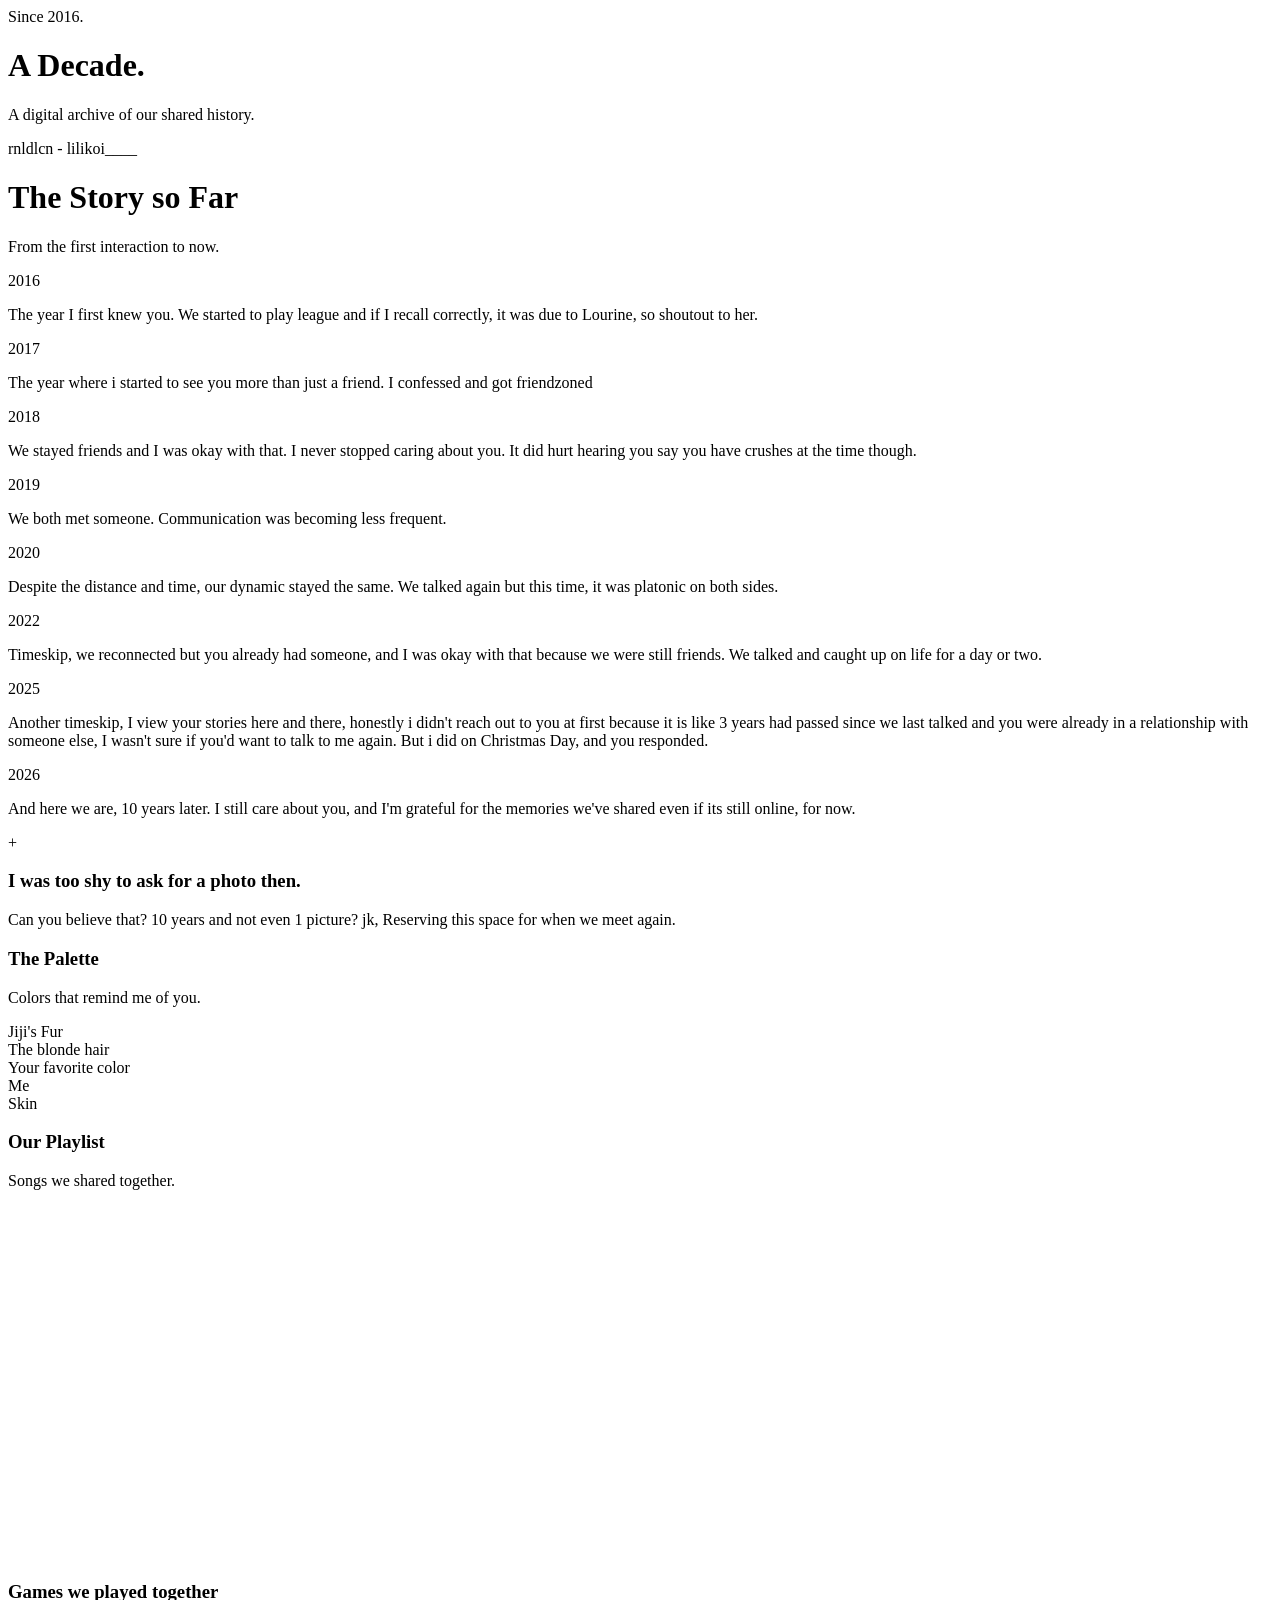
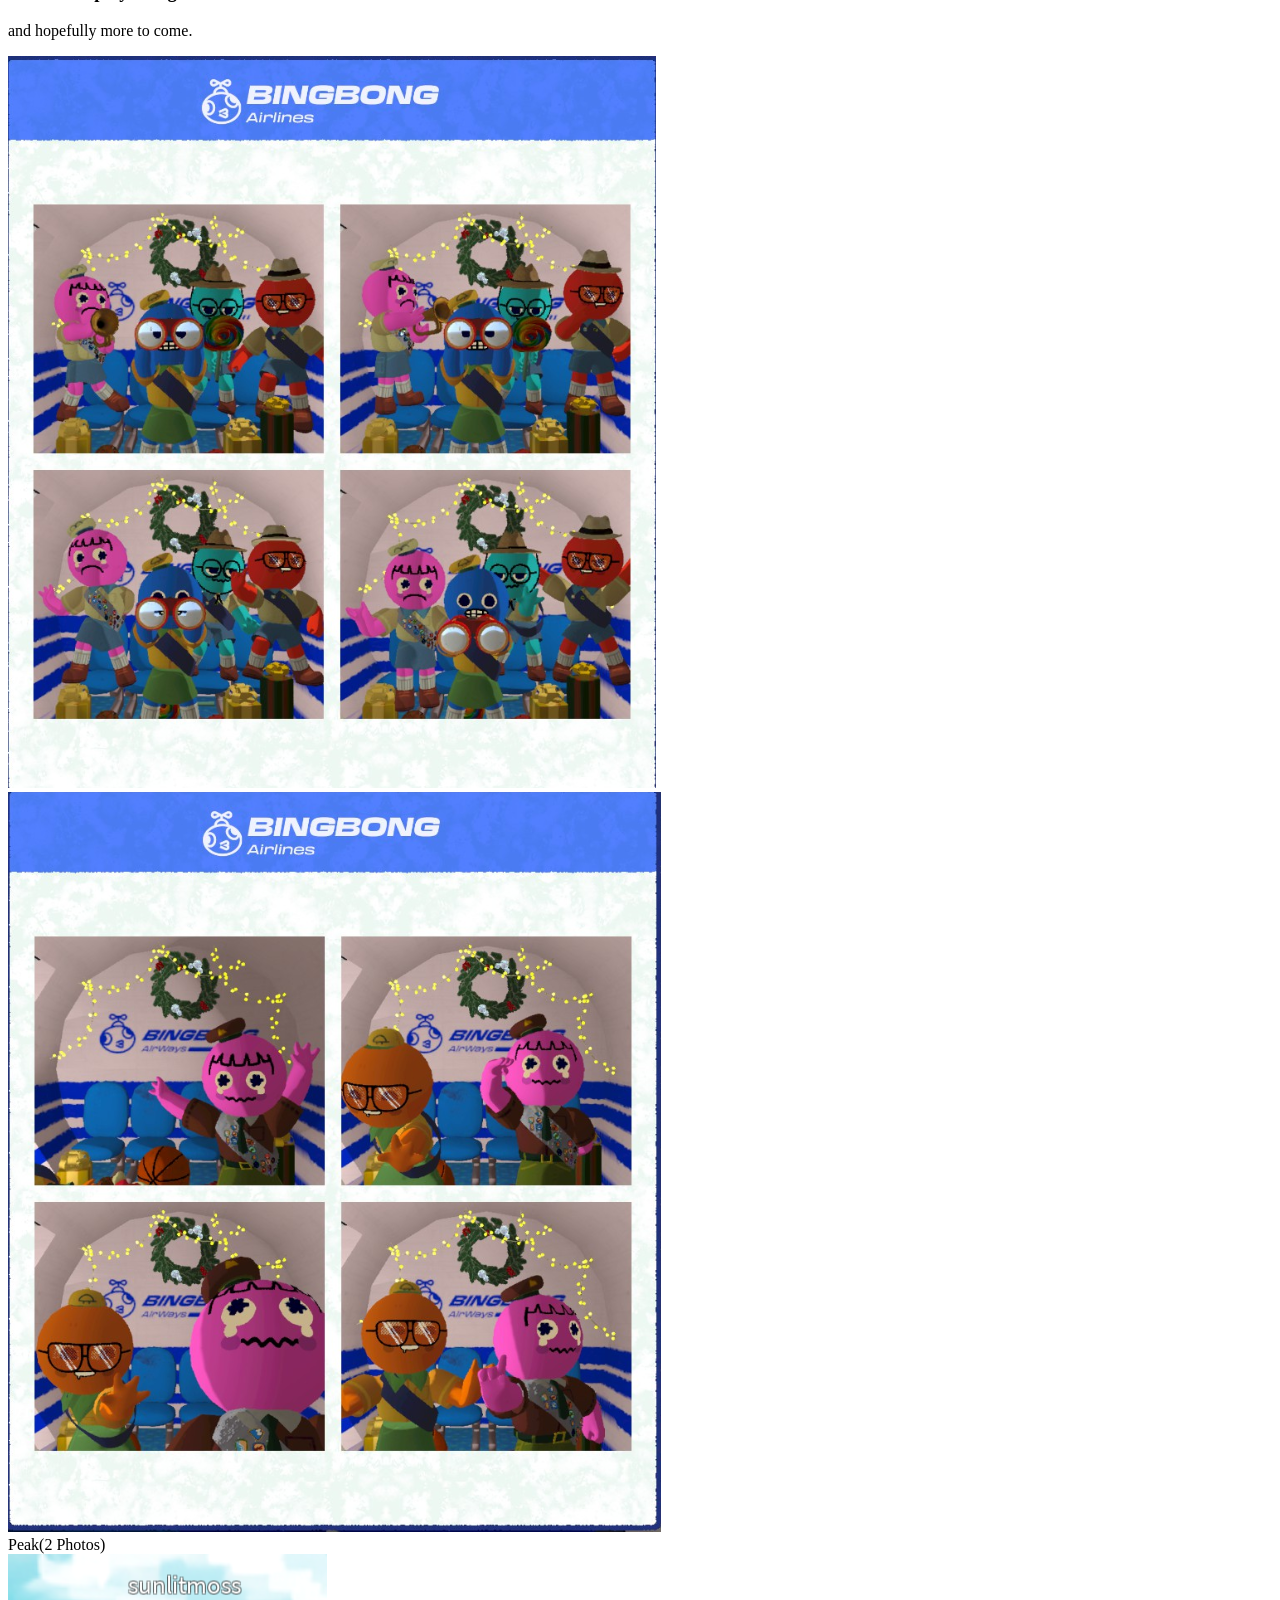
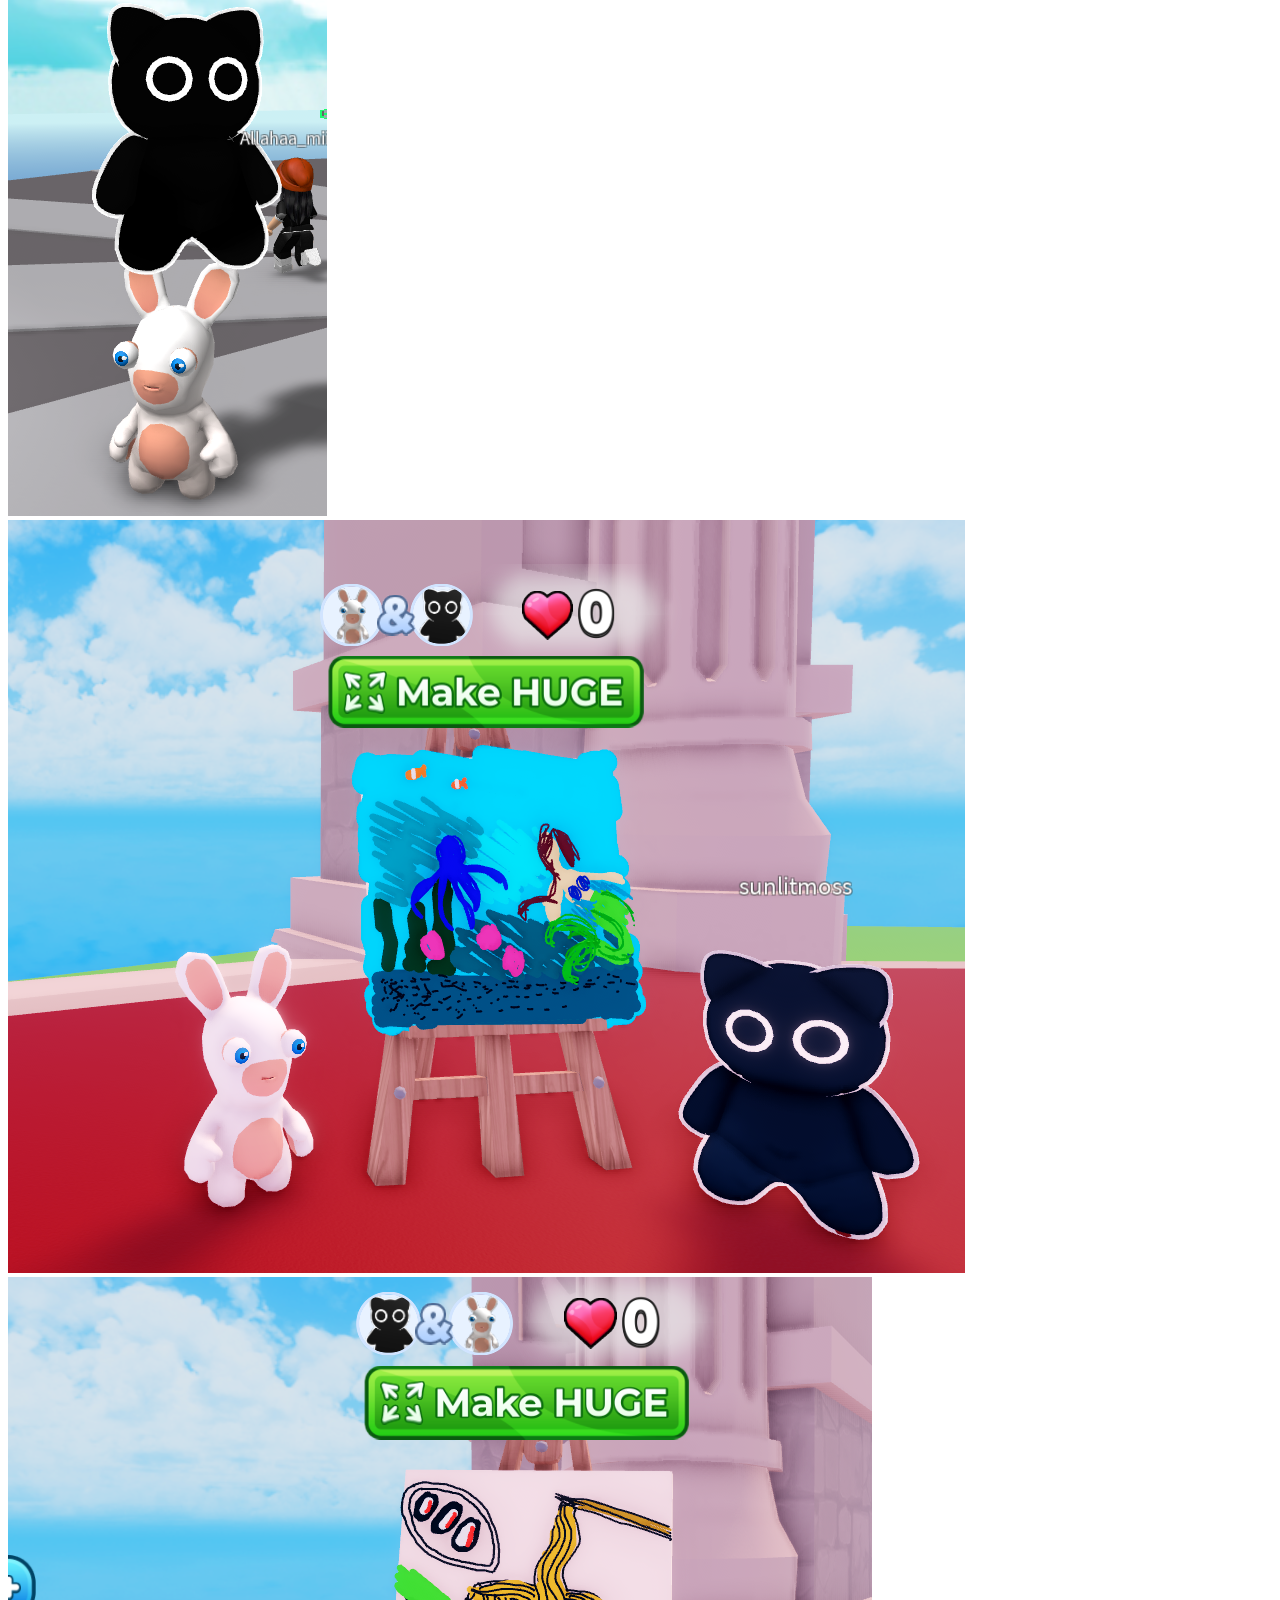
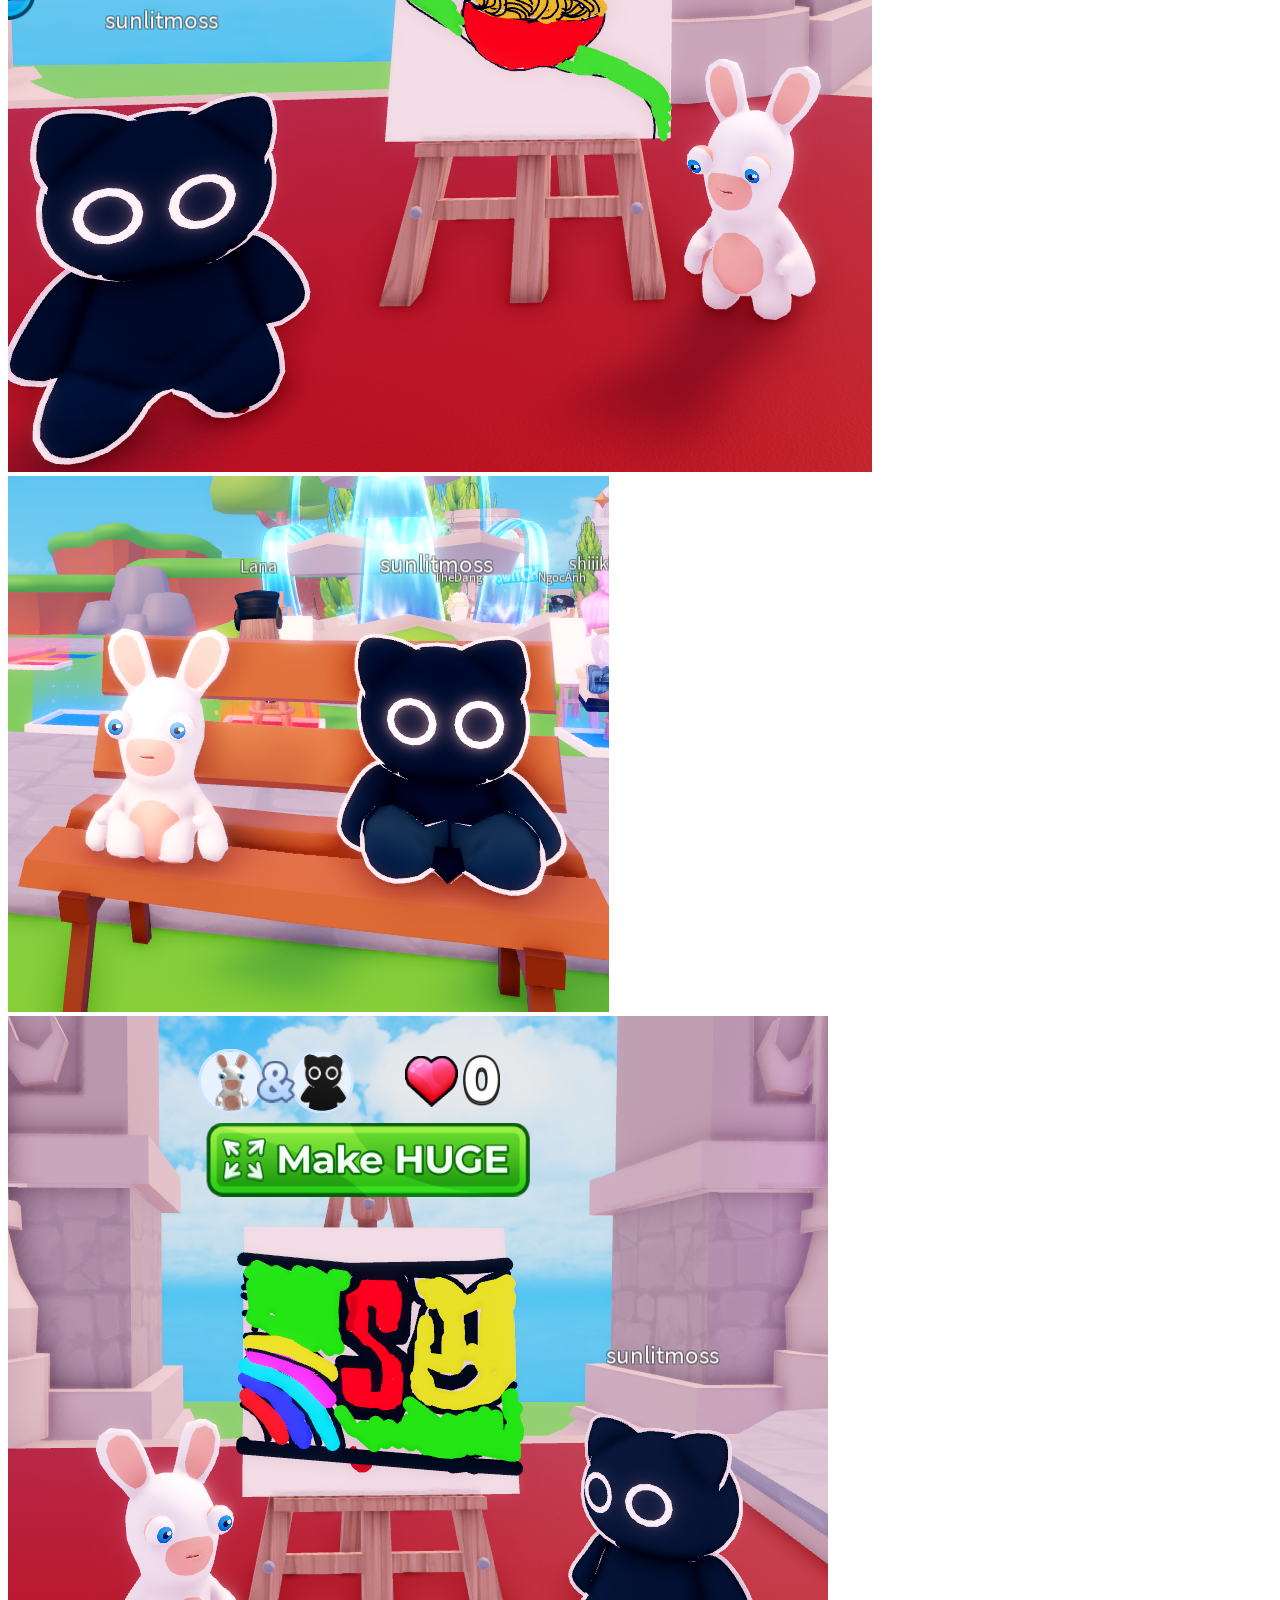
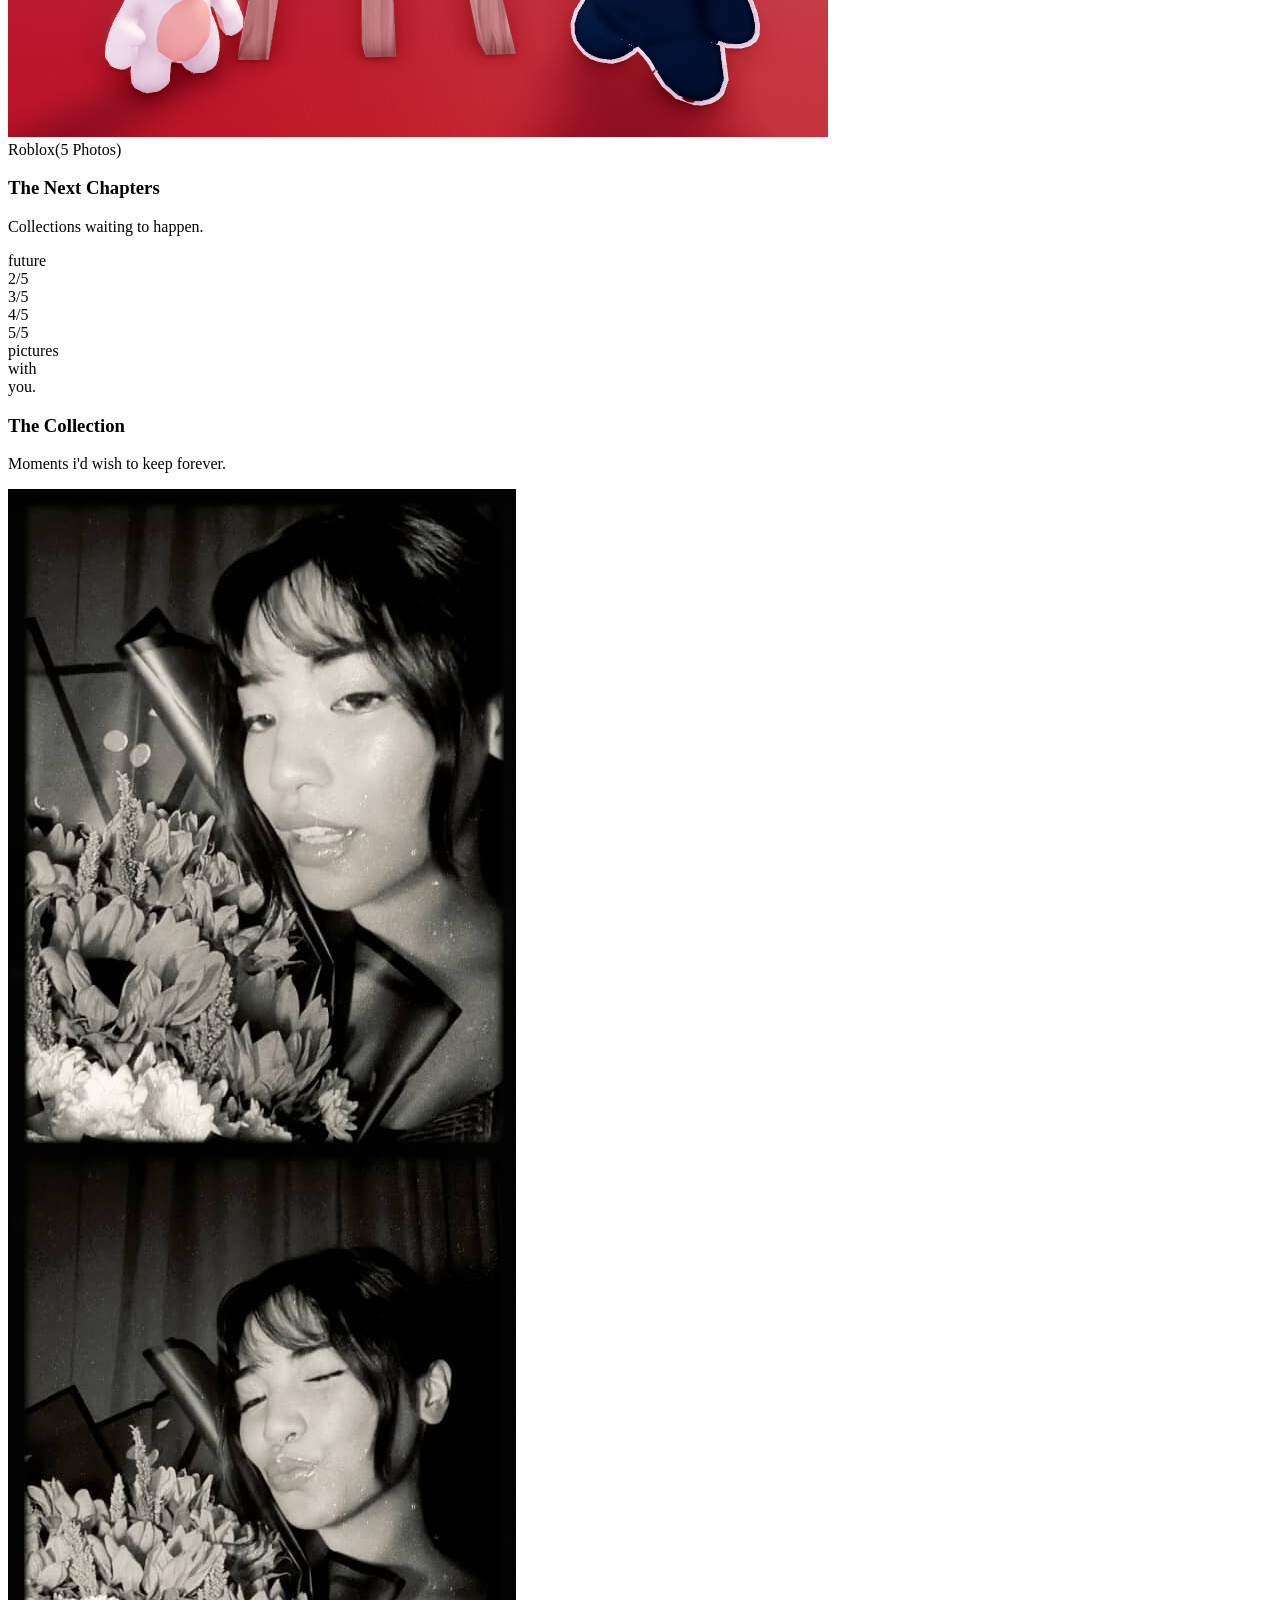
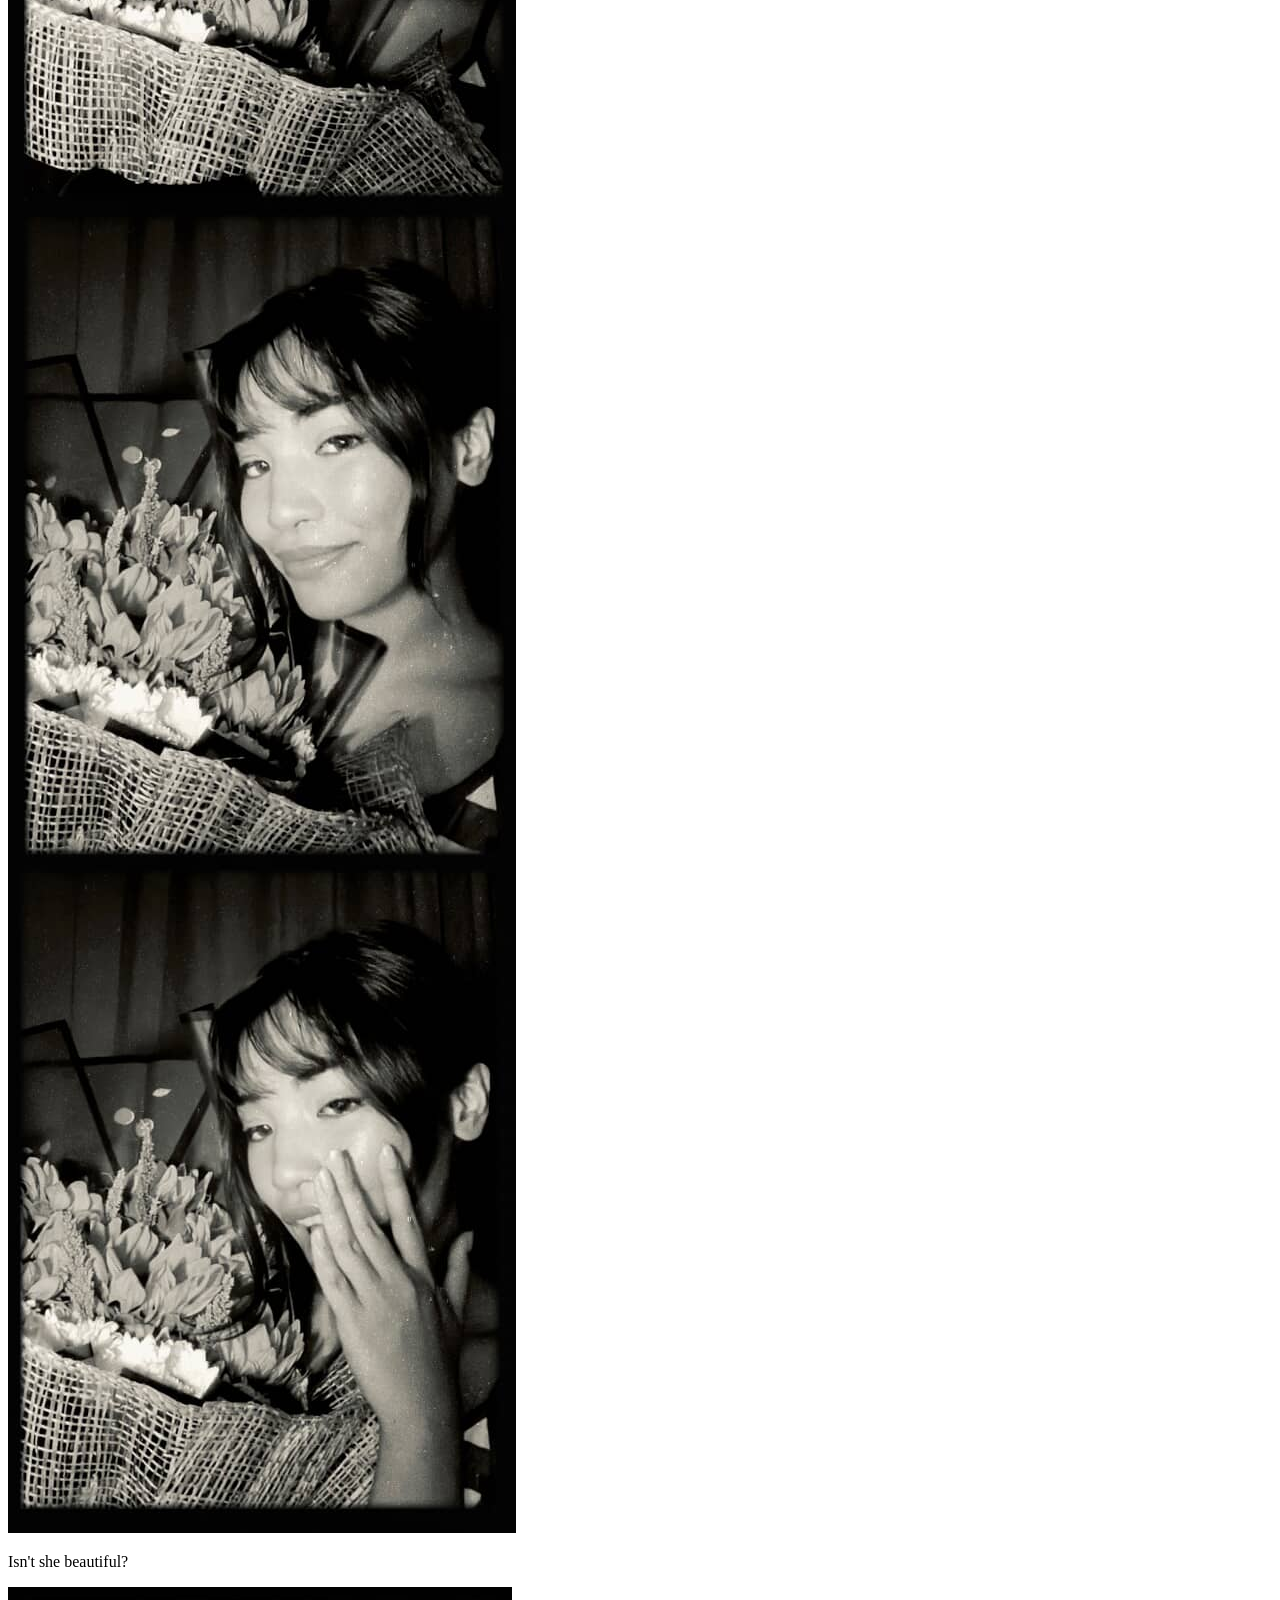
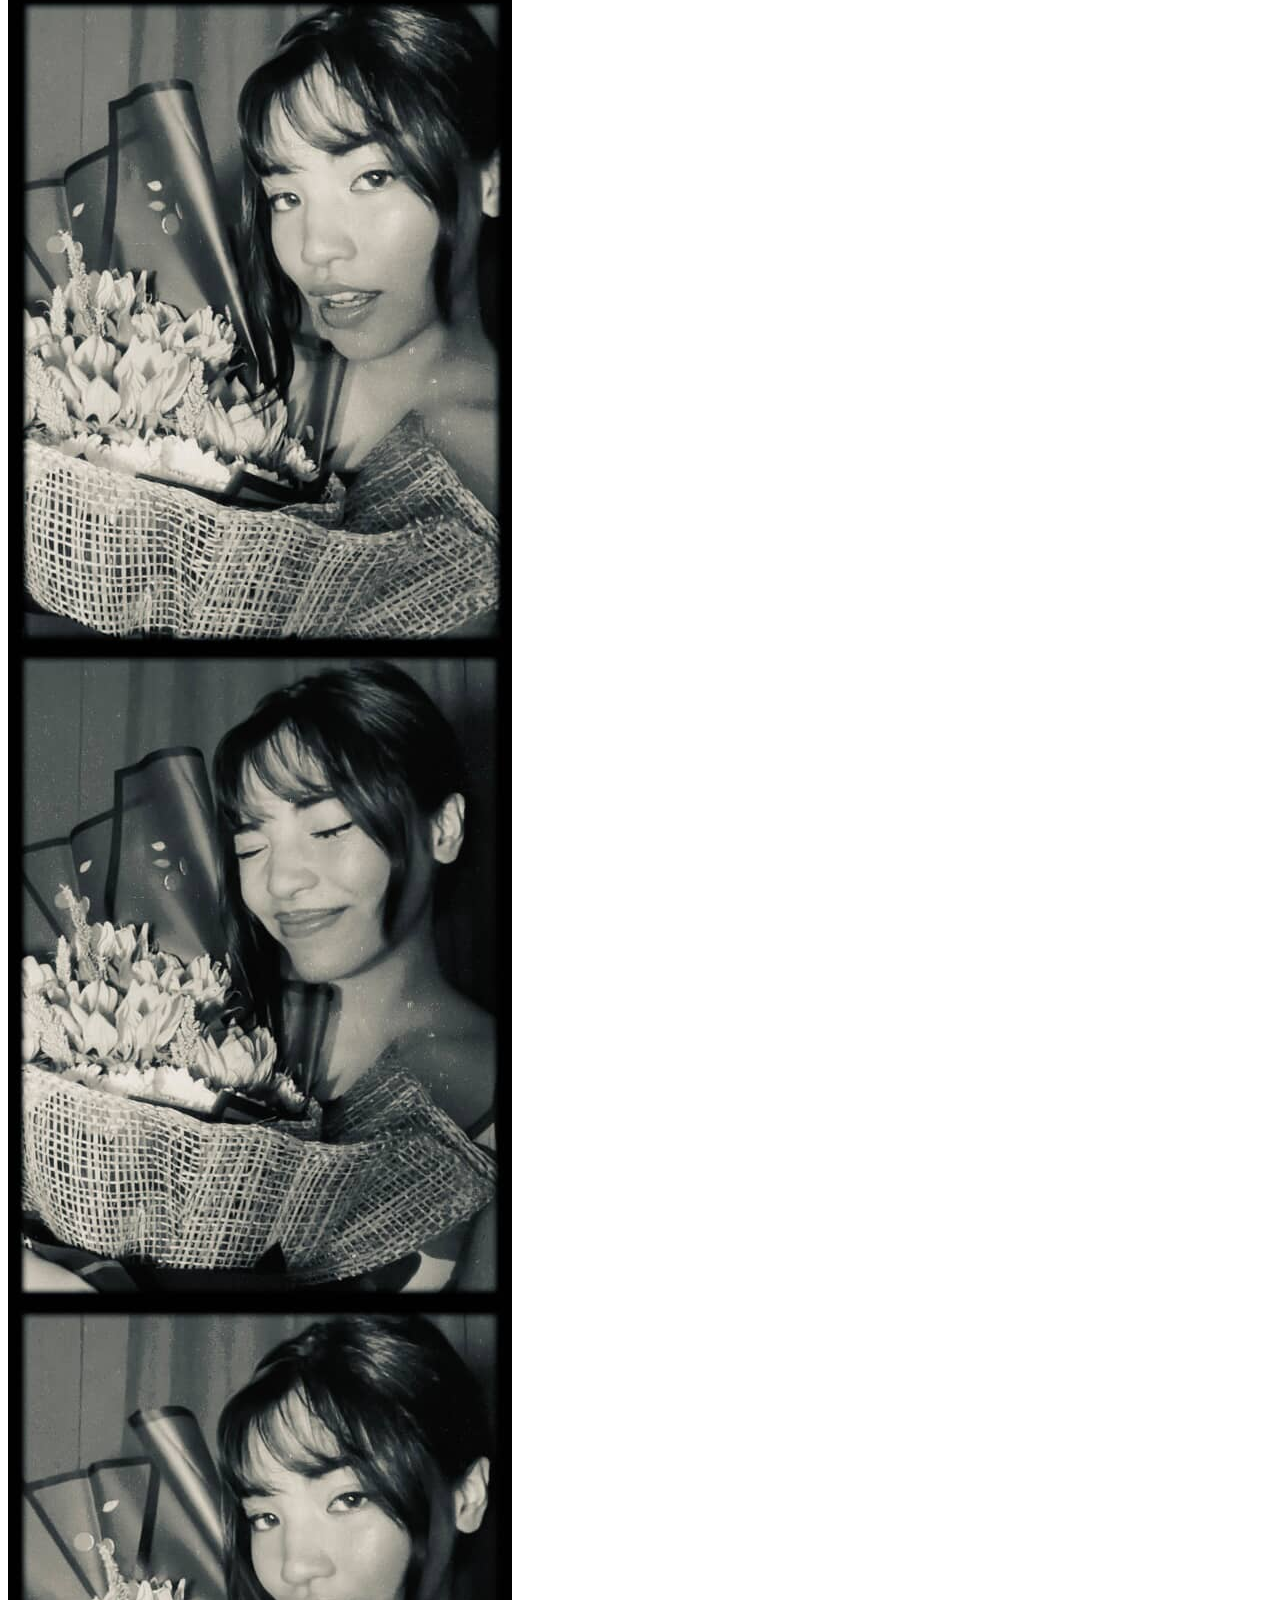
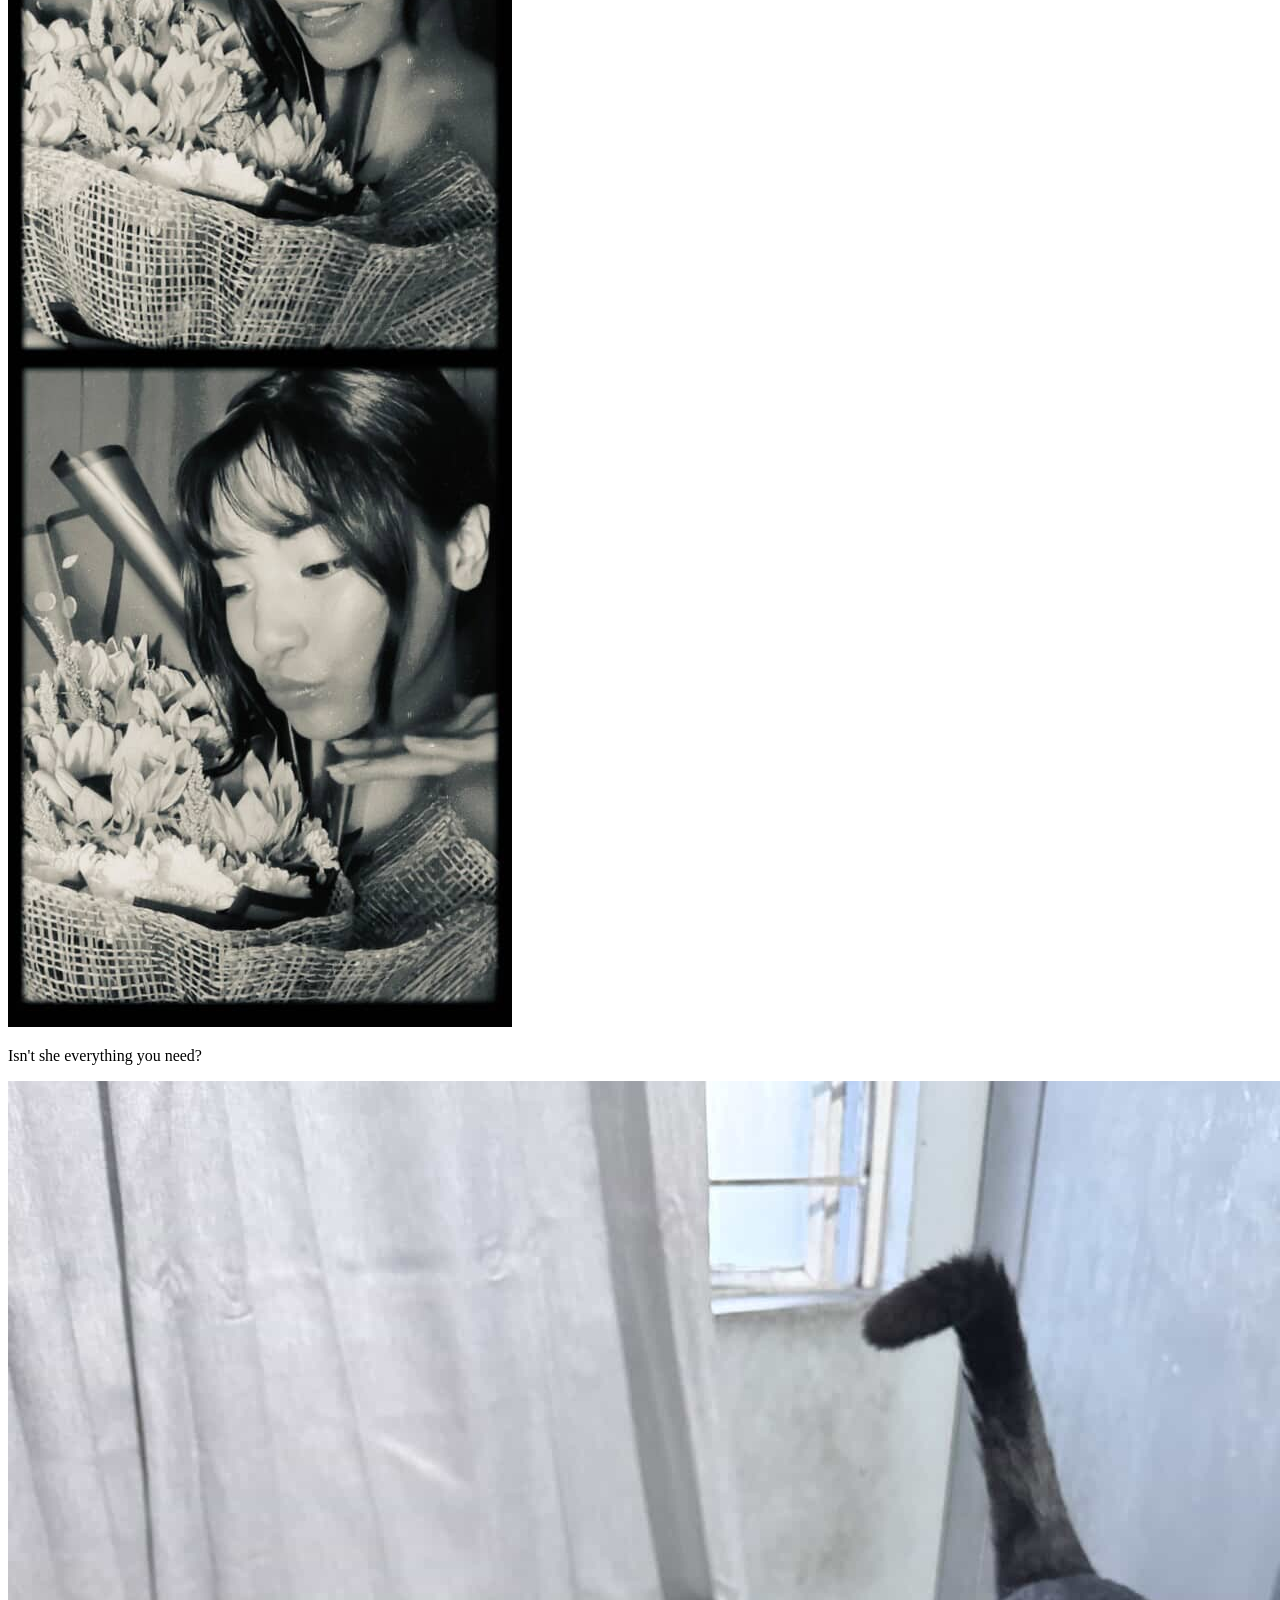
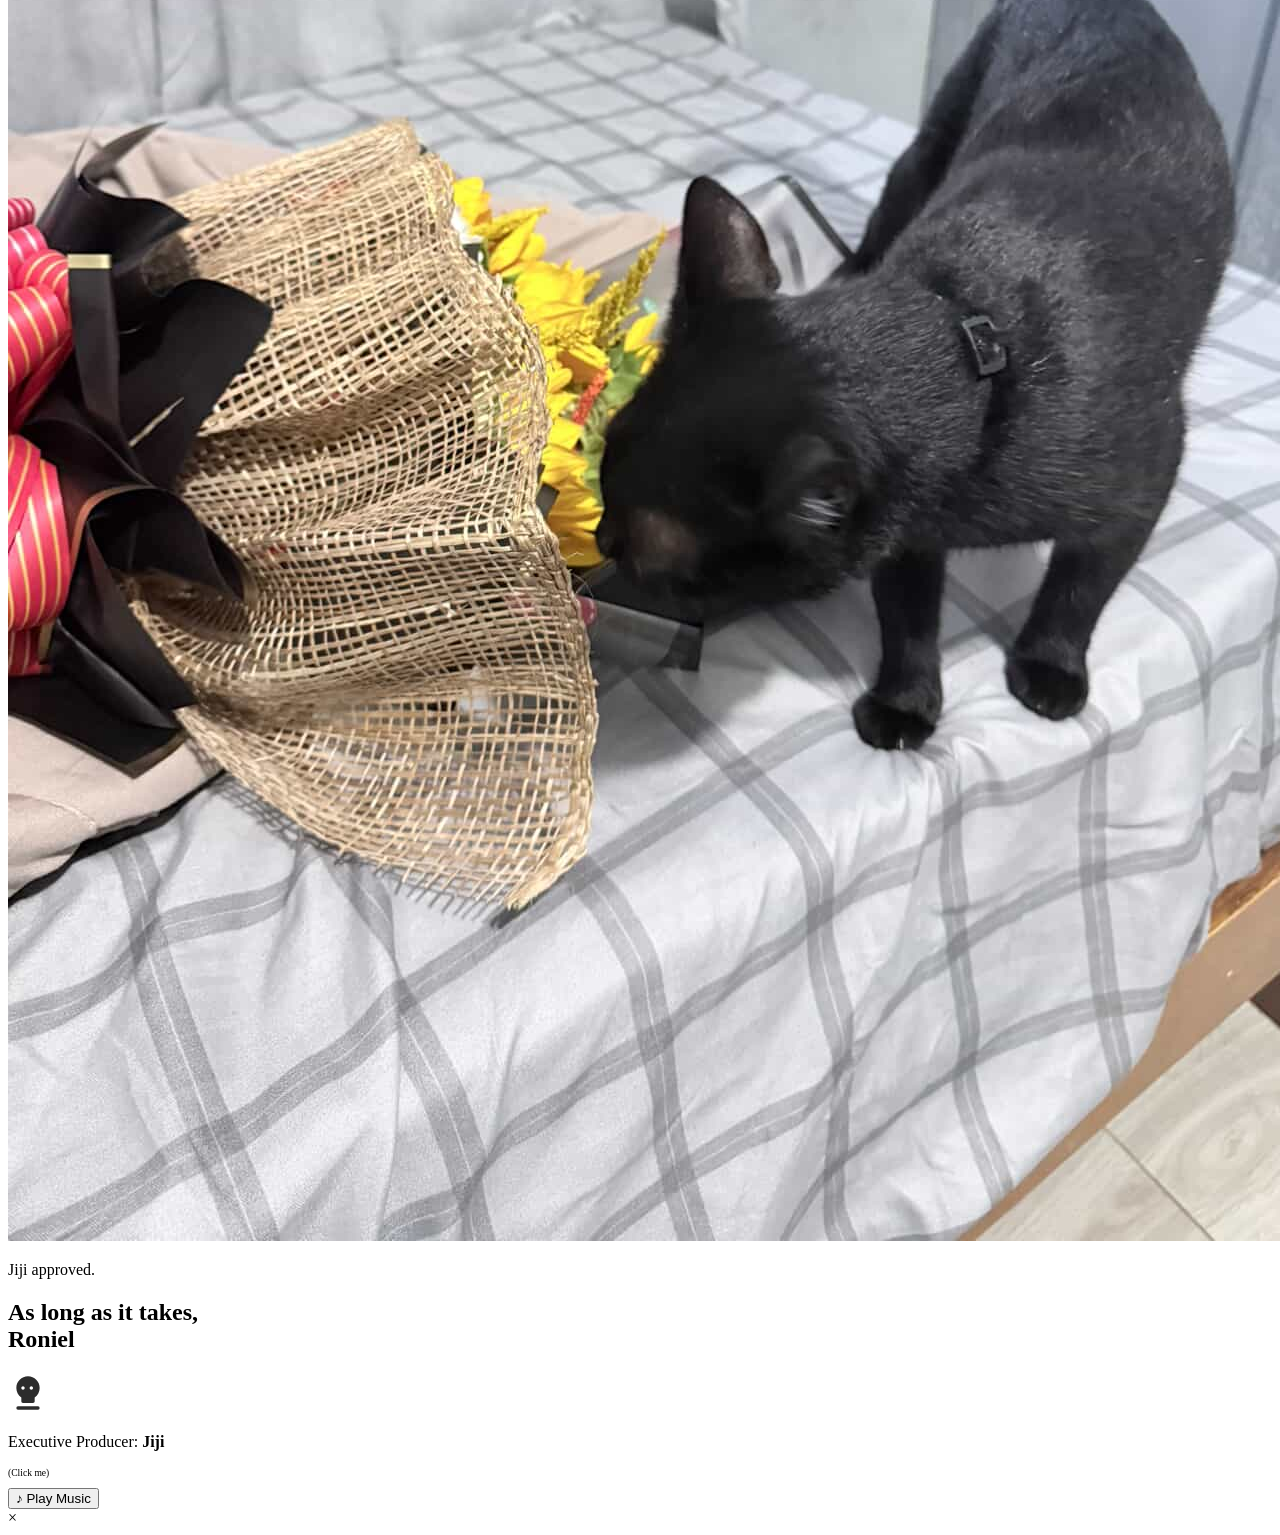
==== index.html @ 016710ba "Add files via upload" ====
<!DOCTYPE html>
<html lang="en">
<head>
    <meta charset="UTF-8">
    <meta name="viewport" content="width=device-width, initial-scale=1.0">
    <title>gentle things last longer</title>
    <link rel="stylesheet" href="style.css">
    <link href="https://fonts.googleapis.com/css2?family=Cormorant+Garamond:wght@600&family=Montserrat:wght@400;600&family=Playfair+Display:wght@700&family=Courier+New&display=swap" rel="stylesheet">
    <link href="https://fonts.googleapis.com/css2?family=Sacramento&display=swap" rel="stylesheet">
    <link rel="icon" href="data:image/svg+xml,<svg xmlns=%22http://www.w3.org/2000/svg%22 viewBox=%220 0 100 100%22><text y=%22.9em%22 font-size=%2290%22>🌼</text></svg>">
</head>
<body>
<main>
    
    <div class="container">
        <div class="hero">
            <div class="date"onclick="askSecondPassword()" style="cursor: pointer;" title="Click me">Since 2016.</div>
            <h1>A Decade.</h1>
            <p>A digital archive of our shared history.</p>
            <p>rnldlcn - lilikoi____</p>
        </div>

        <h1>The Story so Far</h1>
        <p>From the first interaction to now.</p>
        
        <div class="timeline-container">
            <div class="timeline-item left">
                <span class="year">2016</span>
                <p>The year I first knew you. We started to play league and if I recall correctly, it was due to Lourine, so shoutout to her.</p>
            </div>

            <div class="timeline-item right">
                <span class="year">2017</span>
                <p>The year where i started to see you more than just a friend. I confessed and got friendzoned</p>
            </div>

            <div class="timeline-item left">
                <span class="year">2018</span>
                <p>We stayed friends and I was okay with that. I never stopped caring about you. It did hurt hearing you say you have crushes at the time though.</p>
            </div>

            <div class="timeline-item right">
                <span class="year">2019</span>
                <p>We both met someone. Communication was becoming less frequent.</p>
            </div>

            <div class="timeline-item left">
                <span class="year">2020</span>
                <p>Despite the distance and time, our dynamic stayed the same. We talked again but this time, it was platonic on both sides.</p>
            </div>

            <div class="timeline-item right">
                <span class="year">2022</span>
                <p>Timeskip, we reconnected but you already had someone, and I was okay with that because we were still friends. We talked and caught up on life for a day or two.</p>
            </div>

            <div class="timeline-item left">
                <span class="year">2025</span>
                <p>Another timeskip, I view your stories here and there, honestly i didn't reach out to you at first because it is like 3 years had passed since we last talked and you were already in a relationship with someone else, I wasn't sure if you'd want to talk to me again. But i did on Christmas Day, and you responded.</p>
            </div>

            <div class="timeline-item right">
                <span class="year">2026</span>
                <p>And here we are, 10 years later. I still care about you, and I'm grateful for the memories we've shared even if its still online, for now.</p>
            </div>
        </div> 

        <section id="missing-frame-section">
            <div class="frame-container">
                <div class="photo-placeholder">
                    <span class="plus-icon">+</span>
                </div>
                <div class="caption-text">
                    <h3>I was too shy to ask for a photo then.</h3>
                    <p>Can you believe that? 10 years and not even 1 picture? jk, Reserving this space for when we meet again.</p>
                </div>
            </div>
        </section>

        <section id="palette-section">
    <div class="palette-header">
        <h3>The Palette</h3>
        <p>Colors that remind me of you.</p>
    </div>
    <div class="palette-grid">
        <div class="swatch">
            <div class="color-circle" style="background-color: #1a1a1a;"></div>
            <span>Jiji's Fur</span>
        </div>
        
        <div class="swatch">
            <div class="color-circle" style="background-color: #F0E2B6;"></div>
            <span>The blonde hair</span>
        </div>
        
        <div class="swatch">
            <div class="color-circle" style="background-color: white;"></div>
            <span>Your favorite color</span>
        </div>
        <div class="swatch">
            <div class="color-circle" style="background-color: red;"></div>
            <span>Me</span>
        </div>

        <div class="swatch">
            <div class="color-circle" style="background-color: #F4E1D2;"></div>
            <span>Skin</span>
        </div>
    </div>
</section>

        <section id="playlist-section">
            <div class="playlist-container">
                <div class="playlist-header">
                    <h3>Our Playlist</h3>
                    <p>Songs we shared together.</p>
                </div>
                <iframe data-testid="embed-iframe" style="border-radius:12px" src="https://open.spotify.com/embed/playlist/7zmwPrkfNt4P4cdi0K9jlj?utm_source=generator" width="100%" height="352" frameBorder="0" allowfullscreen="" allow="autoplay; clipboard-write; encrypted-media; fullscreen; picture-in-picture" loading="lazy"></iframe>
            </div>
        </section>

         <section id="gallery-section">
    <div class="gallery-container">
        
        <div class="gallery-header">
            <h3>Games we played together</h3>
            <p>and hopefully more to come.</p>
        </div>

        <div class="photo-grid">
            
            <div class="grid-item album-wrapper" onclick="openModal(this)">
                <div class="mini-album">
                    <img class="album-photo" src="peak/peak1.png">
                    <img class="album-photo" src="peak/peak2.png">
                </div>
                <div class="album-label">Peak(2 Photos)</div>
            </div>

             <div class="grid-item album-wrapper" onclick="openModal(this)">
                <div class="mini-album">
                    <img class="album-photo" src="roblox/roblox1.png">
                    <img class="album-photo" src="roblox/art1.png">
                    <img class="album-photo" src="roblox/art2.png">
                    <img class="album-photo" src="roblox/art3.png">
                    <img class="album-photo" src="roblox/art4.png">
                </div>
                <div class="album-label">Roblox(5 Photos)</div>
            </div>
        </div>
    </div>
</section>

    <section id="gallery-section">
    <div class="gallery-container">
        
        <div class="gallery-header">
            <h3>The Next Chapters</h3>
            <p>Collections waiting to happen.</p>
        </div>

        <div class="photo-grid">
            
            <div class="grid-item album-wrapper">
                <div class="mini-album">
                    <div class="album-photo placeholder"><span>future</span></div>
                    <div class="album-photo placeholder"><span>2/5</span></div>
                    <div class="album-photo placeholder"><span>3/5</span></div>
                    <div class="album-photo placeholder"><span>4/5</span></div>
                    <div class="album-photo placeholder"><span>5/5</span></div>
                </div>
            </div>

            <div class="grid-item album-wrapper">
                <div class="mini-album">
                    <div class="album-photo placeholder"><span>pictures</span></div>
                </div>
            </div>

             <div class="grid-item album-wrapper">
                <div class="mini-album">
                    <div class="album-photo placeholder"><span>with</span></div>
                </div>
            </div>
            <div class="grid-item album-wrapper">
                <div class="mini-album">
                    <div class="album-photo placeholder"><span>you.</span></div>
                </div>
            </div>
        </div>
    </div>
</section>
    <section id="floral-archive">
    <div class="archive-header">
        <h3>The Collection</h3>
        <p>Moments i'd wish to keep forever.</p>
        <div class="care-divider"></div>
    </div>

    <div class="floral-grid"> 
        
        <div class="photo-frame">
            <img src="flowers/amor.jpg" alt="Ashley holding the sunflowers">
            <p class="photo-caption">Isn't she beautiful?</p>
        </div>

        <div class="photo-frame">
            <img src="flowers/MySunflower.jpg" alt="Ashley and the bouquet">
            <p class="photo-caption">Isn't she everything you need?</p>
        </div>

        <div class="photo-frame">
            <img src="flowers/jijisunflower.jpg" alt="Close up of the flowers">
            <p class="photo-caption">Jiji approved.</p>
        </div>
    </div>

</section>
        <h2 >
    As long as it takes,<Br>
    <span class="signature">Roniel</span>
</h2>
    </div>

    <div class="jiji-stamp" onclick="askPassword()">
    <svg width="40" height="40" viewBox="0 0 24 24" fill="none" xmlns="http://www.w3.org/2000/svg">
        <path d="M12 2C8.13 2 5 5.13 5 9C5 11.38 6.19 13.47 8 14.74V17C8 17.55 8.45 18 9 18H15C15.55 18 16 17.55 16 17V14.74C17.81 13.47 19 11.38 19 9C19 5.13 15.87 2 12 2ZM9 8C9.55 8 10 8.45 10 9C10 9.55 9.55 10 9 10C8.45 10 8 9.55 8 9C8 8.45 8.45 8 9 8ZM15 9C15 9.55 14.55 10 14 10C13.45 10 13 9.55 13 9C13 8.45 13.45 8 14 8C14.55 8 15 8.45 15 9Z" fill="#2C2C2C"/>
        <path d="M6 21H18" stroke="#2C2C2C" stroke-width="2" stroke-linecap="round"/>
    </svg>
    <p>Executive Producer: <strong>Jiji</strong></p>
    <p style="font-size: 0.6rem; margin-top:0;">(Click me)</p>
</div>



</main>
<div class="music-control">
    <audio id="bg-music" loop>
        <source src="tadhana.mp3" type="audio/mpeg">
    </audio>
    
    <button id="music-toggle" class="music-btn">
        <span class="icon">♪</span>
        <span class="text">Play Music</span>
    </button>
</div>

<div id="imageModal" class="modal">
    <span class="close-modal">&times;</span>
    <div class="modal-content" id="modal-images"></div>
</div>

<script>
    const music = document.getElementById('bg-music');
    const toggleBtn = document.getElementById('music-toggle');
    const btnText = toggleBtn.querySelector('.text');

    music.volume = 0.3;

    toggleBtn.addEventListener('click', () => {
        if (music.paused) {
            music.play();
            btnText.textContent = "Pause Music";
            toggleBtn.classList.add('playing');
        } else {
            music.pause();
            btnText.textContent = "Play Music";
            toggleBtn.classList.remove('playing');
        }
    });

    // Modal Logic
    const modal = document.getElementById('imageModal');
    const modalImages = document.getElementById('modal-images');
    const closeModal = document.querySelector('.close-modal');

    function openModal(element) {
        modal.style.display = "block";
        modalImages.innerHTML = ''; 
        
        // Get images from the clicked album
        const images = element.querySelectorAll('.album-photo');
        images.forEach(img => {
            const newImg = document.createElement('img');
            newImg.src = img.src;
            modalImages.appendChild(newImg);
        });
    }

    closeModal.onclick = function() {
        modal.style.display = "none";
    }

    window.onclick = function(event) {
        if (event.target == modal) {
            modal.style.display = "none";
        }
    }
    function askPassword() {
        var password = prompt("Jiji requires the password to enter: (HINT: Roniel's nickname)");
        
        
        if (password && password.toLowerCase() === "red") { 
            
            window.location.href = "letterval2026.html"; 
            
        } else if (password) {
            
            alert("Jiji says: 'Meow!' (Access Denied. Try again.)");
        }
    }
    function askSecondPassword() {
       
        var password = prompt("Archive Access: Enter the passcode: (HINT:fate)");
        
        
        if (password && password.toLowerCase() === "tadhana") { 
            
            
            window.location.href = "lettervalentines2026.html"; 
            
        } else if (password) {
            
           
            alert("Incorrect passcode. The archive remains locked.");
        }
    }
</script>
</body>
</html>
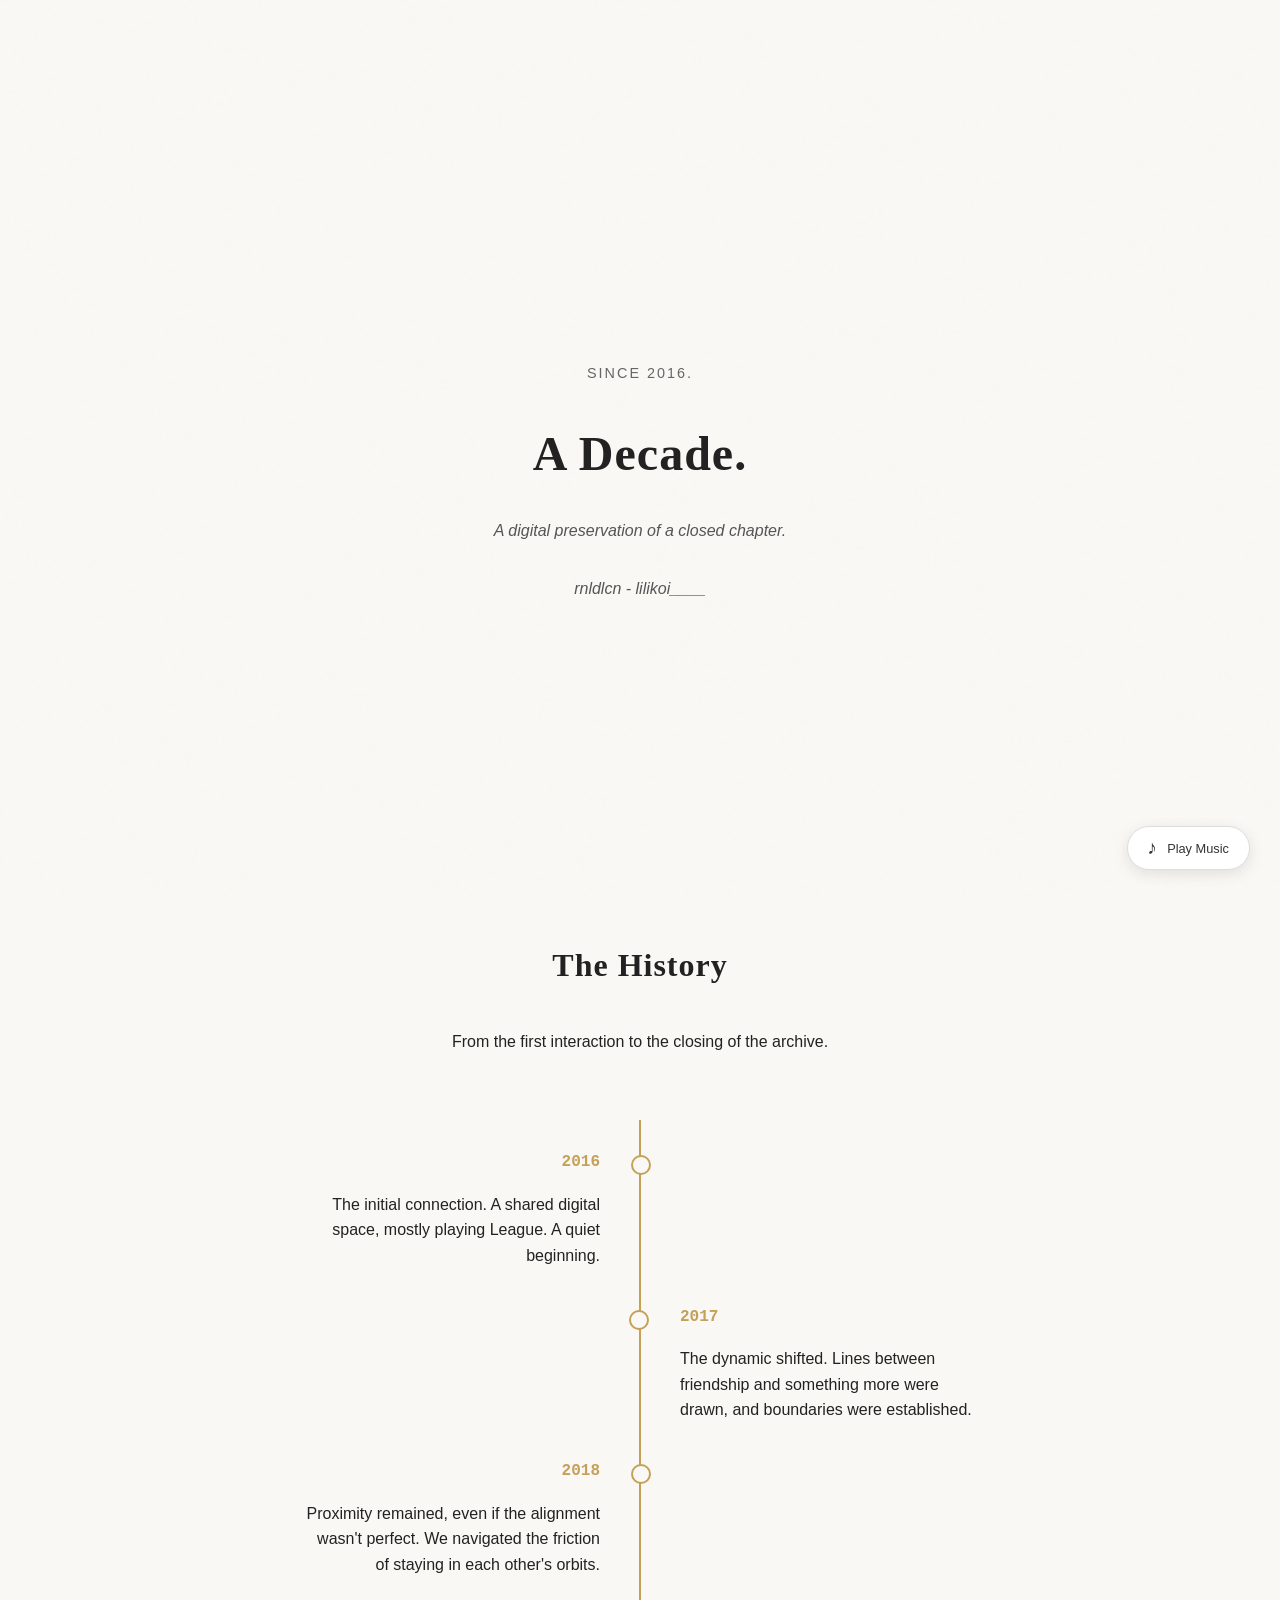
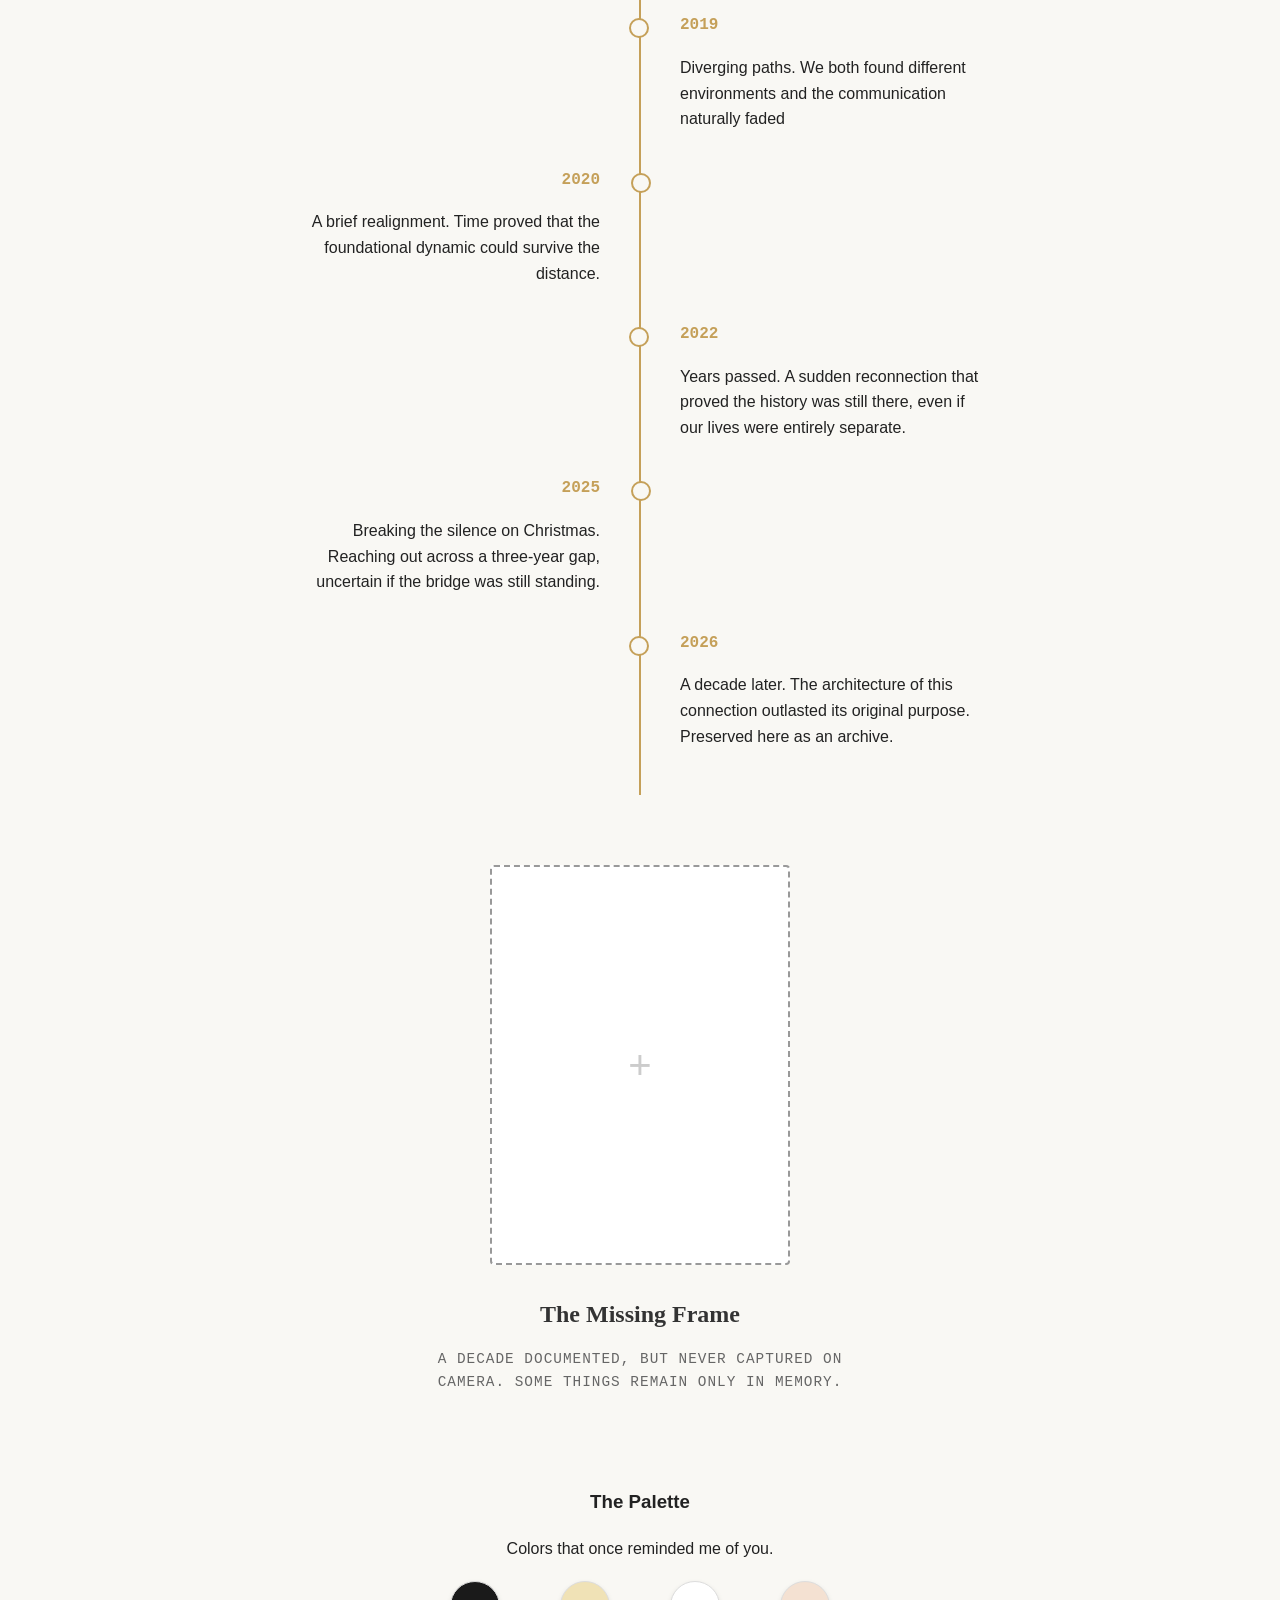
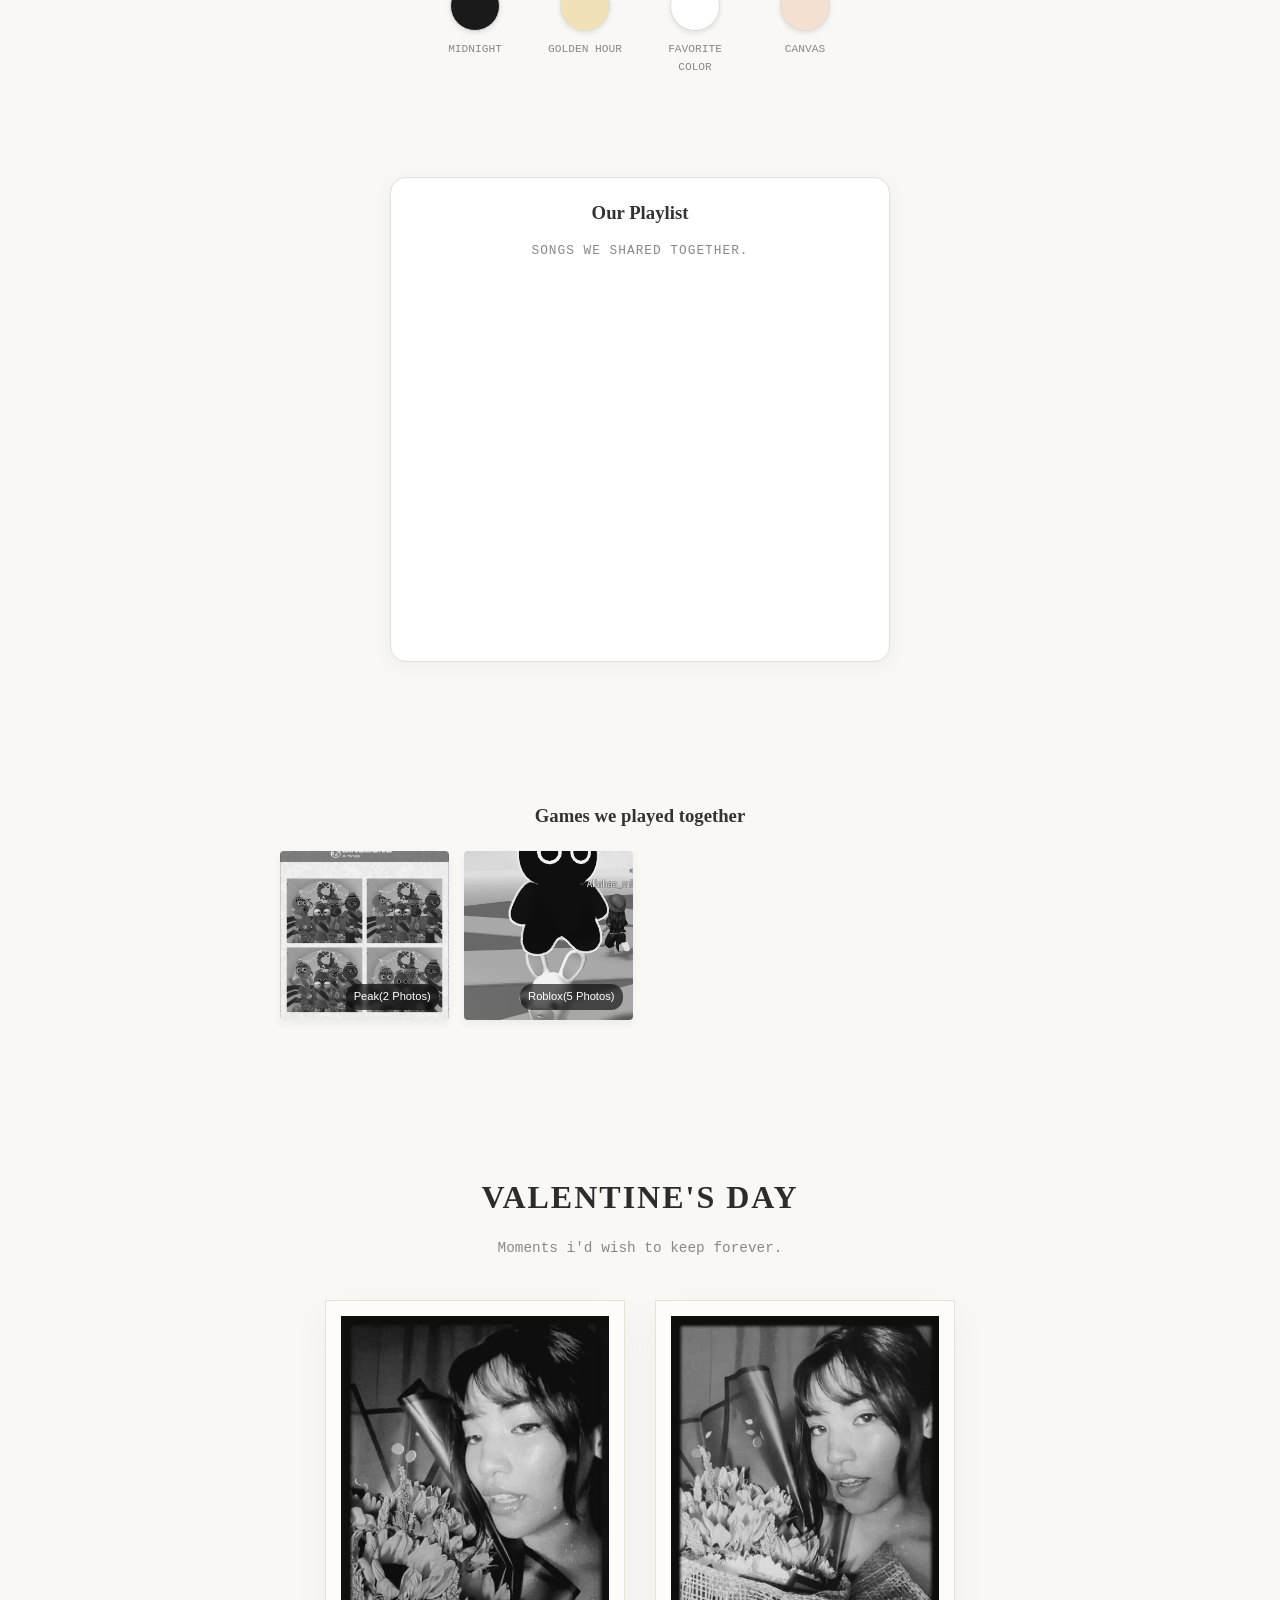
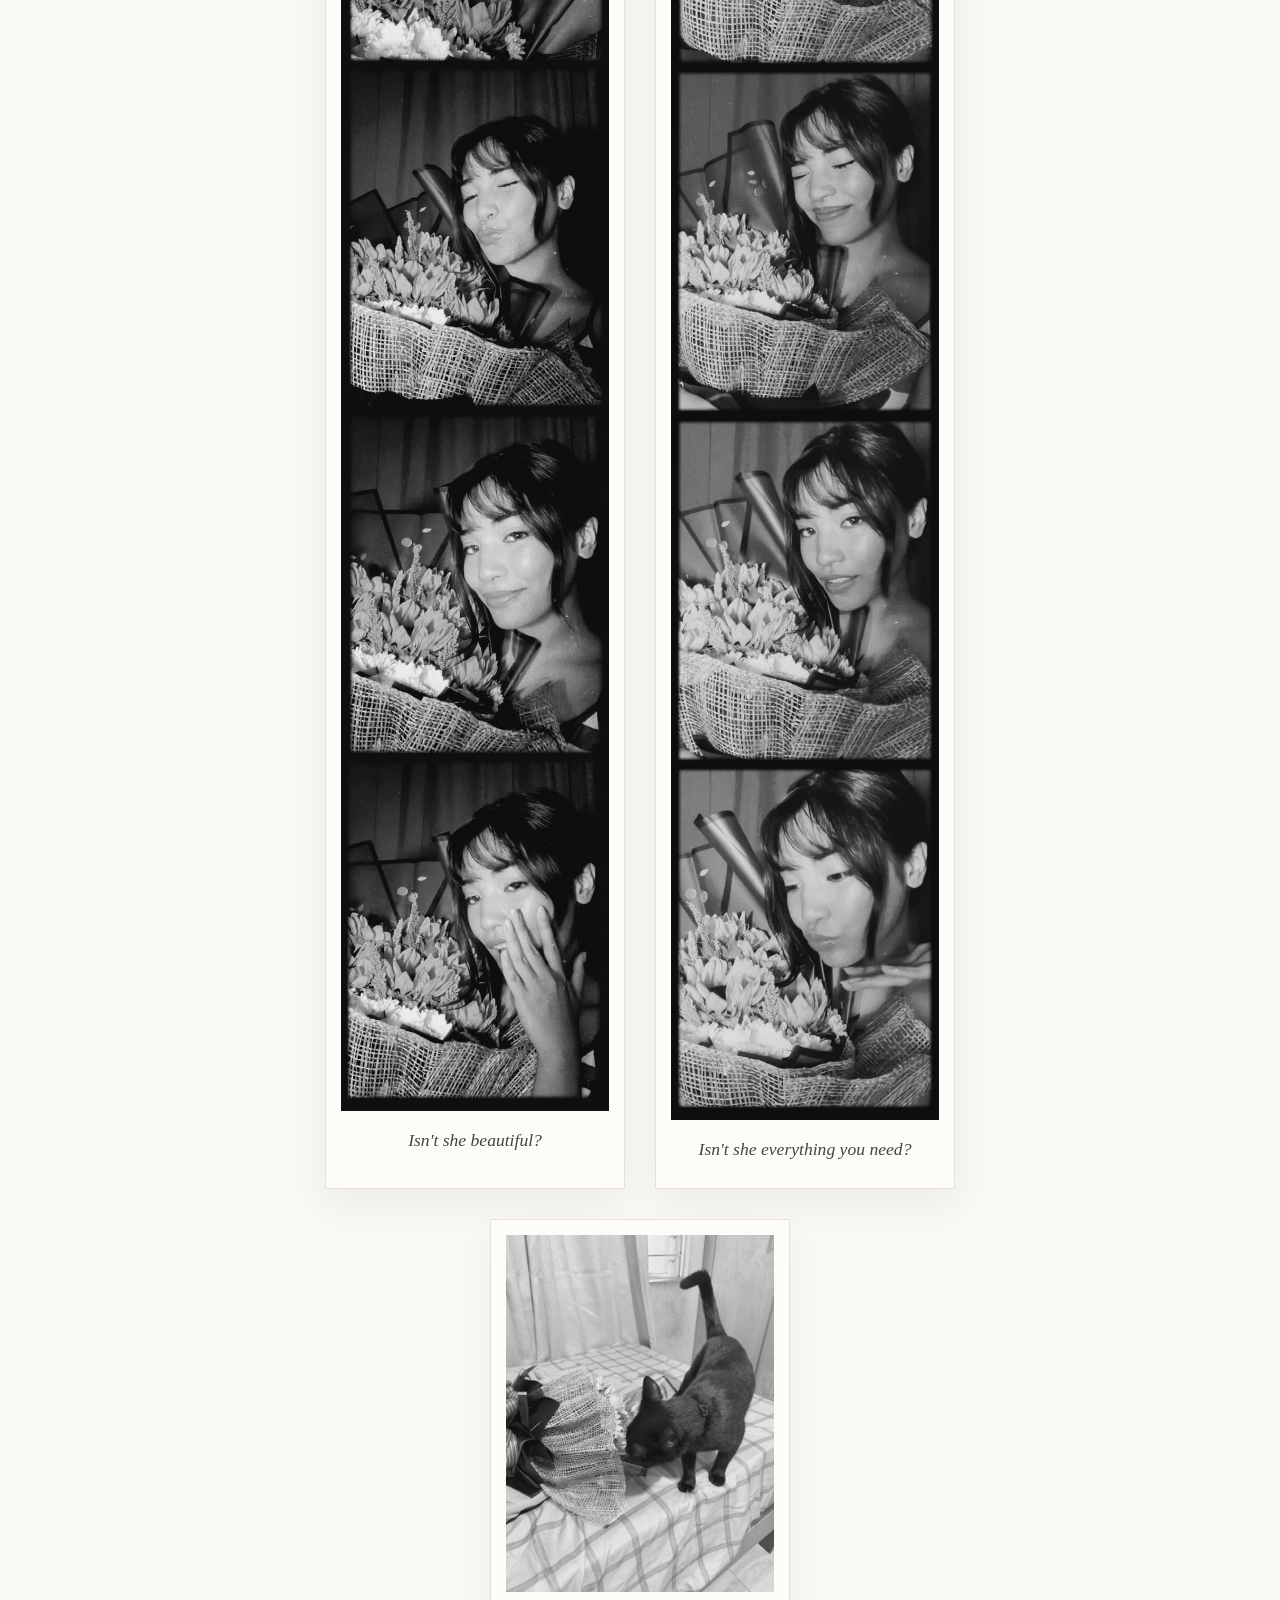
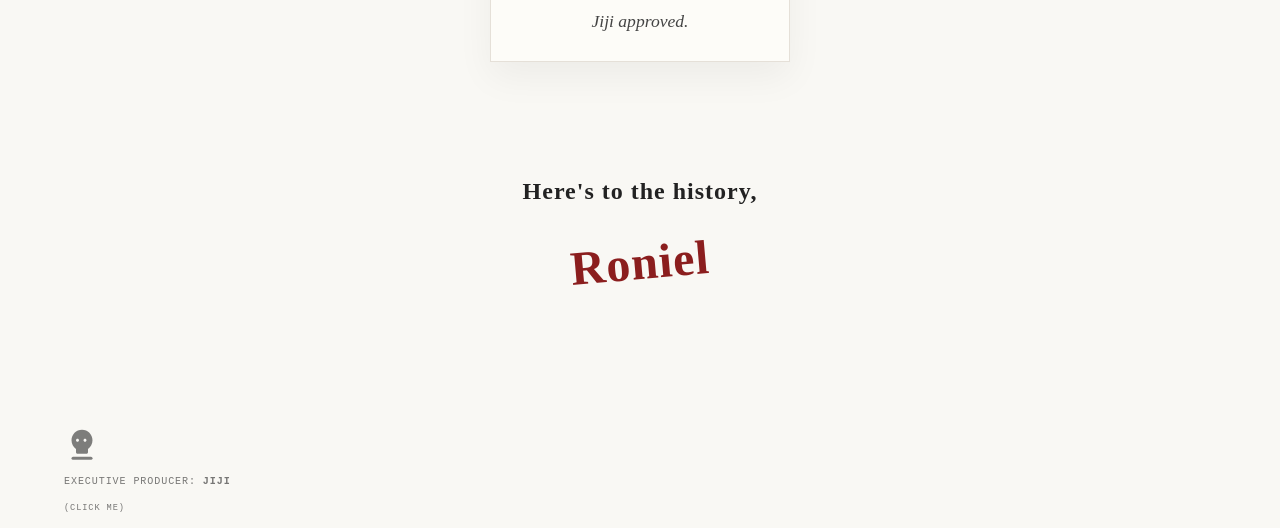
==== commit e4eb805d: "Add unsent letter page and update site copy Introduce bleed.html (an unsent/archive letter) and wire" ====
--- a/index.html
+++ b/index.html
@@ -3,11 +3,11 @@
 <head>
     <meta charset="UTF-8">
     <meta name="viewport" content="width=device-width, initial-scale=1.0">
-    <title>gentle things last longer</title>
+    <title>A Decade Preserved</title>
     <link rel="stylesheet" href="style.css">
     <link href="https://fonts.googleapis.com/css2?family=Cormorant+Garamond:wght@600&family=Montserrat:wght@400;600&family=Playfair+Display:wght@700&family=Courier+New&display=swap" rel="stylesheet">
     <link href="https://fonts.googleapis.com/css2?family=Sacramento&display=swap" rel="stylesheet">
-    <link rel="icon" href="data:image/svg+xml,<svg xmlns=%22http://www.w3.org/2000/svg%22 viewBox=%220 0 100 100%22><text y=%22.9em%22 font-size=%2290%22>🌼</text></svg>">
+    <link rel="icon" href="data:image/svg+xml,<svg xmlns=%22http://www.w3.org/2000/svg%22 viewBox=%220 0 100 100%22><text y=%22.9em%22 font-size=%2290%22>⏳</text></svg>">
 </head>
 <body>
 <main>
@@ -16,52 +16,52 @@
         <div class="hero">
             <div class="date"onclick="askSecondPassword()" style="cursor: pointer;" title="Click me">Since 2016.</div>
             <h1>A Decade.</h1>
-            <p>A digital archive of our shared history.</p>
+           <p>A digital preservation of a closed chapter.</p>
             <p>rnldlcn - lilikoi____</p>
         </div>
 
-        <h1>The Story so Far</h1>
-        <p>From the first interaction to now.</p>
+        <h1>The History</h1>
+        <p>From the first interaction to the closing of the archive.</p>
         
         <div class="timeline-container">
             <div class="timeline-item left">
                 <span class="year">2016</span>
-                <p>The year I first knew you. We started to play league and if I recall correctly, it was due to Lourine, so shoutout to her.</p>
+                <p>The initial connection. A shared digital space, mostly playing League. A quiet beginning.</p>
             </div>
 
             <div class="timeline-item right">
                 <span class="year">2017</span>
-                <p>The year where i started to see you more than just a friend. I confessed and got friendzoned</p>
+                <p>The dynamic shifted. Lines between friendship and something more were drawn, and boundaries were established.</p>
             </div>
 
             <div class="timeline-item left">
                 <span class="year">2018</span>
-                <p>We stayed friends and I was okay with that. I never stopped caring about you. It did hurt hearing you say you have crushes at the time though.</p>
+                <p>Proximity remained, even if the alignment wasn't perfect. We navigated the friction of staying in each other's orbits.</p>
             </div>
 
             <div class="timeline-item right">
                 <span class="year">2019</span>
-                <p>We both met someone. Communication was becoming less frequent.</p>
+                <p>Diverging paths. We both found different environments and the communication naturally faded</p>
             </div>
 
             <div class="timeline-item left">
                 <span class="year">2020</span>
-                <p>Despite the distance and time, our dynamic stayed the same. We talked again but this time, it was platonic on both sides.</p>
+                <p>A brief realignment. Time proved that the foundational dynamic could survive the distance.</p>
             </div>
 
             <div class="timeline-item right">
                 <span class="year">2022</span>
-                <p>Timeskip, we reconnected but you already had someone, and I was okay with that because we were still friends. We talked and caught up on life for a day or two.</p>
+                <p>Years passed. A sudden reconnection that proved the history was still there, even if our lives were entirely separate.</p>
             </div>
 
             <div class="timeline-item left">
                 <span class="year">2025</span>
-                <p>Another timeskip, I view your stories here and there, honestly i didn't reach out to you at first because it is like 3 years had passed since we last talked and you were already in a relationship with someone else, I wasn't sure if you'd want to talk to me again. But i did on Christmas Day, and you responded.</p>
+                <p>Breaking the silence on Christmas. Reaching out across a three-year gap, uncertain if the bridge was still standing.</p>
             </div>
 
             <div class="timeline-item right">
                 <span class="year">2026</span>
-                <p>And here we are, 10 years later. I still care about you, and I'm grateful for the memories we've shared even if its still online, for now.</p>
+                <p>A decade later. The architecture of this connection outlasted its original purpose. Preserved here as an archive.</p>
             </div>
         </div> 
 
@@ -71,8 +71,8 @@
                     <span class="plus-icon">+</span>
                 </div>
                 <div class="caption-text">
-                    <h3>I was too shy to ask for a photo then.</h3>
-                    <p>Can you believe that? 10 years and not even 1 picture? jk, Reserving this space for when we meet again.</p>
+                    <h3>The Missing Frame</h3>
+                    <p>A decade documented, but never captured on camera. Some things remain only in memory.</p>
                 </div>
             </div>
         </section>
@@ -80,31 +80,27 @@
         <section id="palette-section">
     <div class="palette-header">
         <h3>The Palette</h3>
-        <p>Colors that remind me of you.</p>
+        <p>Colors that once reminded me of you.</p>
     </div>
     <div class="palette-grid">
         <div class="swatch">
             <div class="color-circle" style="background-color: #1a1a1a;"></div>
-            <span>Jiji's Fur</span>
+            <span>Midnight</span>
         </div>
         
         <div class="swatch">
             <div class="color-circle" style="background-color: #F0E2B6;"></div>
-            <span>The blonde hair</span>
+            <span>Golden Hour</span>
         </div>
         
         <div class="swatch">
             <div class="color-circle" style="background-color: white;"></div>
-            <span>Your favorite color</span>
-        </div>
-        <div class="swatch">
-            <div class="color-circle" style="background-color: red;"></div>
-            <span>Me</span>
+            <span>Favorite Color</span>
         </div>
 
         <div class="swatch">
             <div class="color-circle" style="background-color: #F4E1D2;"></div>
-            <span>Skin</span>
+            <span>Canvas</span>
         </div>
     </div>
 </section>
@@ -124,7 +120,7 @@
         
         <div class="gallery-header">
             <h3>Games we played together</h3>
-            <p>and hopefully more to come.</p>
+            
         </div>
 
         <div class="photo-grid">
@@ -150,49 +146,10 @@
         </div>
     </div>
 </section>
-
-    <section id="gallery-section">
-    <div class="gallery-container">
-        
-        <div class="gallery-header">
-            <h3>The Next Chapters</h3>
-            <p>Collections waiting to happen.</p>
-        </div>
-
-        <div class="photo-grid">
-            
-            <div class="grid-item album-wrapper">
-                <div class="mini-album">
-                    <div class="album-photo placeholder"><span>future</span></div>
-                    <div class="album-photo placeholder"><span>2/5</span></div>
-                    <div class="album-photo placeholder"><span>3/5</span></div>
-                    <div class="album-photo placeholder"><span>4/5</span></div>
-                    <div class="album-photo placeholder"><span>5/5</span></div>
-                </div>
-            </div>
-
-            <div class="grid-item album-wrapper">
-                <div class="mini-album">
-                    <div class="album-photo placeholder"><span>pictures</span></div>
-                </div>
-            </div>
-
-             <div class="grid-item album-wrapper">
-                <div class="mini-album">
-                    <div class="album-photo placeholder"><span>with</span></div>
-                </div>
-            </div>
-            <div class="grid-item album-wrapper">
-                <div class="mini-album">
-                    <div class="album-photo placeholder"><span>you.</span></div>
-                </div>
-            </div>
-        </div>
-    </div>
-</section>
+           
     <section id="floral-archive">
     <div class="archive-header">
-        <h3>The Collection</h3>
+        <h3>Valentine's Day</h3>
         <p>Moments i'd wish to keep forever.</p>
         <div class="care-divider"></div>
     </div>
@@ -217,7 +174,7 @@
 
 </section>
         <h2 >
-    As long as it takes,<Br>
+    Here's to the history,<Br>
     <span class="signature">Roniel</span>
 </h2>
     </div>
@@ -236,7 +193,7 @@
 </main>
 <div class="music-control">
     <audio id="bg-music" loop>
-        <source src="tadhana.mp3" type="audio/mpeg">
+        <source src="miaandseb.mp3" type="audio/mpeg">
     </audio>
     
     <button id="music-toggle" class="music-btn">
@@ -325,6 +282,30 @@
             alert("Incorrect passcode. The archive remains locked.");
         }
     }
+
+    const secretCode = "letgo"; // The word you type to open the letter
+    let inputBuffer = "";
+
+    window.addEventListener("keydown", (e) => {
+       
+        inputBuffer += e.key.toLowerCase();
+        
+       
+        if (inputBuffer.length > secretCode.length) {
+            inputBuffer = inputBuffer.substring(1);
+        }
+        
+       
+        if (inputBuffer === secretCode) {
+            
+            document.body.style.transition = "opacity 1s ease";
+            document.body.style.opacity = 0;
+            
+            setTimeout(() => {
+                window.location.href = "bleed.html";
+            }, 1000);
+        }
+    });
 </script>
 </body>
 </html>
--- a/style.css
+++ b/style.css
@@ -0,0 +1,833 @@
+* {
+    box-sizing: border-box;
+}
+
+:root {
+    --bg-color: #F9F8F4;
+    --text-color: #2C2C2C;
+    --accent-color: #8B1E1E;
+    --gold-color: #C5A059;
+}
+
+body {
+    background-color: var(--bg-color);
+    color: var(--text-color);
+    font-family: 'Montserrat', sans-serif;
+    margin: 0;
+    padding: 0;
+    line-height: 1.6;
+    overflow-x: hidden;
+}
+
+body::before {
+    content: "";
+    position: fixed;
+    top: 0;
+    left: 0;
+    width: 100%;
+    height: 100%;
+    background-image: url("data:image/svg+xml,%3Csvg viewBox='0 0 200 200' xmlns='http://www.w3.org/2000/svg'%3E%3Cfilter id='noiseFilter'%3E%3CfeTurbulence type='fractalNoise' baseFrequency='0.65' numOctaves='3' stitchTiles='stitch'/%3E%3C/filter%3E%3Crect width='100%25' height='100%25' filter='url(%23noiseFilter)' opacity='0.05'/%3E%3C/svg%3E");
+    pointer-events: none;
+    z-index: 999;
+    opacity: 0.15;
+}
+
+h1, h2 {
+    font-family: 'Cormorant Garamond', serif;
+    font-weight: 600;
+    letter-spacing: 1px;
+    text-align: center;
+    margin-top: 0;
+}
+
+.container {
+    max-width: 800px;
+    margin: 0 auto;
+    padding: 40px 20px;
+    display: flex;
+    flex-direction: column;
+    align-items: center;
+}
+
+.hero {
+    height: 100vh;
+    display: flex;
+    flex-direction: column;
+    justify-content: center;
+    align-items: center;
+    text-align: center;
+    animation: fadeIn 2s ease-in;
+}
+
+.hero h1 {
+    font-size: 3rem;
+    margin-bottom: 10px;
+}
+
+.date {
+    font-size: 0.9rem;
+    text-transform: uppercase;
+    letter-spacing: 2px;
+    color: #666;
+    margin-bottom: 30px;
+    cursor: help;
+    transition: opacity 0.3s;
+}
+
+.date:hover::after {
+    content: " - 2026.";
+    color: var(--accent-color);
+}
+
+@keyframes fadeIn {
+    from { opacity: 0; transform: translateY(20px); }
+    to { opacity: 1; transform: translateY(0); }
+}
+
+.timeline-container {
+    position: relative;
+    width: 100%;
+    max-width: 800px;
+    margin: 50px auto;
+    padding: 20px 0;
+}
+
+.timeline-container::after {
+    content: '';
+    position: absolute;
+    width: 2px;
+    background-color: var(--gold-color);
+    top: 0;
+    bottom: 0;
+    left: 50%;
+    margin-left: -1px; 
+    z-index: 0;
+}
+
+.timeline-item {
+    padding: 10px 40px;
+    position: relative;
+    background-color: transparent;
+    width: 50%;
+}
+
+.left {
+    left: 0;
+    text-align: right;
+}
+
+.right {
+    left: 50%;
+    text-align: left;
+}
+
+.timeline-item::after {
+    content: '';
+    position: absolute;
+    width: 16px;
+    height: 16px;
+    background-color: var(--bg-color);
+    border: 2px solid var(--gold-color);
+    top: 15px;
+    border-radius: 50%;
+    z-index: 1;
+}
+
+.left::after {
+    right: -11px;
+}
+
+.right::after {
+    left: -11px;
+}
+
+.year {
+    font-weight: bold;
+    color: var(--gold-color);
+    display: block;
+    margin-bottom: 5px;
+    font-family: 'Courier New', monospace;
+}
+
+#missing-frame-section {
+    min-height: 60vh;
+    display: flex;
+    justify-content: center;
+    align-items: center;
+    text-align: center;
+    width: 100%;
+}
+
+.frame-container {
+    max-width: 500px;
+    padding: 20px;
+}
+
+.photo-placeholder {
+    width: 300px;
+    height: 400px;
+    border: 2px dashed #999;
+    margin: 0 auto 30px auto;
+    display: flex;
+    justify-content: center;
+    align-items: center;
+    border-radius: 4px;
+    transition: all 0.3s ease;
+    background-color: #fff;
+}
+
+.plus-icon {
+    font-size: 40px;
+    color: #ccc;
+    font-weight: 100;
+}
+
+.photo-placeholder:hover {
+    border-color: var(--gold-color);
+    cursor: pointer;
+}
+
+.photo-placeholder:hover .plus-icon {
+    color: var(--gold-color);
+}
+
+.caption-text h3 {
+    font-family: 'Playfair Display', serif;
+    font-size: 1.5rem;
+    color: #333;
+    margin-bottom: 10px;
+}
+
+.caption-text p {
+    font-family: 'Courier New', monospace;
+    font-size: 0.9rem;
+    color: #666;
+    letter-spacing: 1px;
+    text-transform: uppercase;
+}
+
+#palette-section {
+    padding: 40px 20px;
+    text-align: center;
+}
+.palette-grid {
+    display: flex;
+    justify-content: center;
+    gap: 30px;
+    flex-wrap: wrap;
+    margin-top: 20px;
+}
+.swatch {
+    display: flex;
+    flex-direction: column;
+    align-items: center;
+    width: 80px;
+}
+.color-circle {
+    width: 50px;
+    height: 50px;
+    border-radius: 50%;
+    margin-bottom: 10px;
+    border: 1px solid #ddd;
+    box-shadow: 0 2px 5px rgba(0,0,0,0.1);
+}
+.swatch span {
+    font-family: 'Courier New', monospace;
+    font-size: 0.7rem;
+    color: #888;
+    text-transform: uppercase;
+}
+
+#playlist-section {
+    padding: 60px 20px;
+    display: flex;
+    justify-content: center;
+    width: 100%;
+}
+
+.playlist-container {
+    width: 100%;
+    max-width: 500px;
+    background: #fff;
+    padding: 20px;
+    border: 1px solid #e0e0e0;
+    border-radius: 16px;
+    box-shadow: 0 4px 20px rgba(0,0,0,0.05);
+}
+
+.playlist-header h3 {
+    font-family: 'Playfair Display', serif;
+    margin-top: 0;
+    margin-bottom: 5px;
+    color: #333;
+    text-align: center;
+}
+
+.playlist-header p {
+    font-family: 'Courier New', monospace;
+    font-size: 0.8rem;
+    color: #888;
+    text-align: center;
+    margin-bottom: 20px;
+    text-transform: uppercase;
+    letter-spacing: 1px;
+}
+
+#gallery-section {
+    padding: 60px 20px;
+    background-color: var(--bg-color);
+    width: 100%;
+}
+
+.gallery-container {
+    max-width: 800px;
+    margin: 0 auto;
+}
+
+.gallery-header h3 {
+    font-family: 'Playfair Display', serif;
+    margin-bottom: 5px;
+    color: #333;
+    text-align: center;
+}
+
+.gallery-header p {
+    font-family: 'Courier New', monospace;
+    font-size: 0.8rem;
+    color: #888;
+    margin-bottom: 40px;
+    text-transform: uppercase;
+    letter-spacing: 1px;
+    text-align: center;
+}
+
+.photo-grid {
+    display: grid;
+    grid-template-columns: repeat(4, 1fr);
+    gap: 15px;
+    margin-top: 20px;
+}
+
+.grid-item, .album-wrapper {
+    aspect-ratio: 1 / 1;
+    width: 100%;
+    overflow: hidden;
+    cursor: pointer;
+}
+
+.grid-item.placeholder, 
+.album-photo.placeholder {
+    aspect-ratio: 1 / 1;
+    background-color: #1a1a1a !important;
+    border: none !important;
+    border-radius: 2px;
+    display: flex;
+    justify-content: center;
+    align-items: center;
+    color: #fff !important;
+    font-family: 'Courier New', monospace;
+    font-size: 0.9rem;
+    position: relative;
+    box-shadow: 0 4px 10px rgba(0,0,0,0.2);
+    border-right: none !important;
+}
+
+.grid-item.placeholder::before, .grid-item.placeholder::after,
+.album-photo.placeholder::before, .album-photo.placeholder::after {
+    content: "";
+    position: absolute;
+    top: 0;
+    bottom: 0;
+    width: 15px;
+    background-image: radial-gradient(circle, #F9F8F4 3px, transparent 4px);
+    background-size: 100% 20px;
+    background-position: center;
+    z-index: 2;
+}
+
+.grid-item.placeholder::before, .album-photo.placeholder::before { left: 5px; }
+.grid-item.placeholder::after, .album-photo.placeholder::after { right: 5px; }
+
+.grid-item.placeholder:hover, 
+.album-photo.placeholder:hover {
+    color: var(--gold-color) !important;
+    background-color: #000 !important;
+}
+
+.album-wrapper {
+    position: relative;
+    border-radius: 4px;
+    box-shadow: 0 4px 10px rgba(0,0,0,0.05);
+    background: #fff;
+}
+
+.mini-album {
+    display: flex;
+    overflow-x: auto;
+    scroll-snap-type: x mandatory;
+    height: 100%;
+    -webkit-overflow-scrolling: touch;
+    scrollbar-width: none;
+}
+
+.mini-album::-webkit-scrollbar {
+    display: none;
+}
+
+.album-photo {
+    flex: 0 0 100%;
+    scroll-snap-align: start;
+    aspect-ratio: 1 / 1;
+    object-fit: cover;
+}
+
+.album-label {
+    position: absolute;
+    bottom: 10px;
+    right: 10px;
+    background: rgba(0, 0, 0, 0.6);
+    color: white;
+    font-size: 0.7rem;
+    padding: 4px 8px;
+    border-radius: 12px;
+    font-family: sans-serif;
+    pointer-events: none;
+    backdrop-filter: blur(2px);
+}
+
+.jiji-stamp {
+    margin-top: 60px;
+    opacity: 0.6;
+    transform: scale(0.9);
+    transition: all 0.3s ease;
+}
+.jiji-stamp:hover {
+    opacity: 1;
+    transform: scale(1) rotate(5deg);
+}
+.jiji-stamp p {
+    font-family: 'Courier New', monospace;
+    font-size: 0.7rem;
+    margin-top: 5px;
+    text-transform: uppercase;
+    letter-spacing: 1px;
+}
+
+.signature {
+    font-family: 'Sacramento', cursive;
+    font-size: 3rem; 
+    color: var(--accent-color);
+    margin-top: 15px;
+    display: block;
+    transform: rotate(-5deg);
+}
+
+h2 {
+    width: 100%;
+    text-align: center;
+    margin-top: 50px;
+    display: block;
+}
+
+@media screen and (max-width: 768px) {
+    .timeline-container::after {
+        left: 31px;
+    }
+    
+    .timeline-item {
+        width: 100%;
+        padding-left: 70px;
+        padding-right: 25px;
+    }
+    
+    .left, .right {
+        left: 0; 
+        text-align: left;
+    }
+    
+    .left::after, .right::after {
+        left: 21px;
+        right: auto;
+    }
+
+    .photo-grid {
+        grid-template-columns: repeat(2, 1fr);
+    }
+}
+
+.music-control {
+    position: fixed;
+    bottom: 30px;
+    right: 30px;
+    z-index: 1000;
+}
+
+.music-btn {
+    background-color: #fff;
+    border: 1px solid #ddd;
+    border-radius: 30px;
+    padding: 10px 20px;
+    display: flex;
+    align-items: center;
+    gap: 10px;
+    cursor: pointer;
+    box-shadow: 0 4px 15px rgba(0,0,0,0.1);
+    transition: all 0.3s ease;
+    font-family: 'Montserrat', sans-serif;
+    font-size: 0.8rem;
+    color: #333;
+    outline: none;
+}
+
+.music-btn:hover {
+    transform: translateY(-2px);
+    box-shadow: 0 6px 20px rgba(0,0,0,0.15);
+    border-color: var(--gold-color);
+    color: var(--gold-color);
+}
+
+.music-btn .icon {
+    font-size: 1.2rem;
+}
+
+.music-btn.playing {
+    border-color: var(--gold-color);
+    color: var(--gold-color);
+    background-color: #FDFCF8;
+}
+
+.music-btn.playing .icon {
+    animation: spin 2s linear infinite;
+    display: inline-block;
+}
+
+@keyframes spin {
+    0% { transform: rotate(0deg); }
+    100% { transform: rotate(360deg); }
+}
+
+@media screen and (max-width: 600px) {
+    .music-control {
+        bottom: 20px;
+        right: 20px;
+    }
+    .music-btn {
+        padding: 8px 15px;
+    }
+}
+
+.modal {
+    display: none;
+    position: fixed;
+    z-index: 2000;
+    padding-top: 50px;
+    left: 0;
+    top: 0;
+    width: 100%;
+    height: 100%;
+    overflow: auto;
+    background-color: rgba(0,0,0,0.9);
+}
+
+.modal-content {
+    margin: auto;
+    display: flex;
+    flex-wrap: wrap;
+    justify-content: center;
+    gap: 10px;
+    width: 80%;
+    max-width: 1000px;
+}
+
+.modal-content img {
+    width: 100%;
+    max-width: 400px;
+    height: auto;
+    object-fit: contain;
+    border-radius: 5px;
+}
+
+.close-modal {
+    position: absolute;
+    top: 15px;
+    right: 35px;
+    color: #f1f1f1;
+    font-size: 40px;
+    font-weight: bold;
+    transition: 0.3s;
+    cursor: pointer;
+}
+
+.close-modal:hover,
+.close-modal:focus {
+    color: #bbb;
+    text-decoration: none;
+    cursor: pointer;
+}
+
+.polaroid-wrapper {
+    background: #fff;
+    padding: 15px 15px 40px 15px;
+    box-shadow: 0 4px 15px rgba(0,0,0,0.1);
+    display: inline-block;
+    transform: rotate(-2deg);
+    margin-bottom: 30px;
+    transition: transform 0.3s ease;
+}
+
+.polaroid-wrapper:hover {
+    transform: rotate(0deg) scale(1.02);
+}
+
+.cat-photo {
+    max-width: 100%;
+    width: 300px;
+    height: auto;
+    display: block;
+    filter: sepia(20%) contrast(90%);
+}
+
+.letter-body {
+    max-width: 600px;
+    margin: 40px auto 100px auto;
+    text-align: left;
+}
+
+.letter-body p {
+    font-family: 'Cormorant Garamond', serif;
+    font-size: 1.25rem;
+    color: #333;
+    margin-bottom: 20px;
+    line-height: 1.8;
+}
+
+.greeting {
+    font-weight: 600;
+    font-size: 1.5rem;
+    margin-bottom: 30px;
+}
+
+.closing {
+    font-style: italic;
+    margin-bottom: 5px;
+}
+
+@media screen and (max-width: 600px) {
+    .letter-body {
+        padding: 0 15px;
+        text-align: left;
+    }
+}
+
+#letter-section {
+    padding: 60px 20px;
+    display: flex;
+    justify-content: center;
+    background-color: transparent;
+}
+
+.paper-letter {
+    background-color: #FFFCF5;
+    width: 100%;
+    max-width: 650px;
+    padding: 60px 50px;
+    box-shadow: 
+        0 1px 1px rgba(0,0,0,0.05), 
+        0 10px 30px rgba(0,0,0,0.1);
+    position: relative;
+    border-radius: 2px;
+}
+
+.paper-letter::before {
+    content: "";
+    position: absolute;
+    top: 0; left: 0; right: 0; bottom: 0;
+    background-image: url("data:image/svg+xml,%3Csvg width='100' height='100' viewBox='0 0 100 100' xmlns='http://www.w3.org/2000/svg'%3E%3Cpath d='M11 18c3.866 0 7-3.134 7-7s-3.134-7-7-7-7 3.134-7 7 3.134 7 7 7zm48 25c3.866 0 7-3.134 7-7s-3.134-7-7-7-7 3.134-7 7 3.134 7 7 7zm-43-7c1.657 0 3-1.343 3-3s-1.343-3-3-3-3 1.343-3 3 1.343 3 3 3zm63 31c1.657 0 3-1.343 3-3s-1.343-3-3-3-3 1.343-3 3 1.343 3 3 3zM34 90c1.657 0 3-1.343 3-3s-1.343-3-3-3-3 1.343-3 3 1.343 3 3 3zm56-76c1.657 0 3-1.343 3-3s-1.343-3-3-3-3 1.343-3 3 1.343 3 3 3zM12 86c2.21 0 4-1.79 4-4s-1.79-4-4-4-4 1.79-4 4 1.79 4 4 4zm28-65c2.21 0 4-1.79 4-4s-1.79-4-4-4-4 1.79-4 4 1.79 4 4 4zm23-11c2.76 0 5-2.24 5-5s-2.24-5-5-5-5 2.24-5 5 2.24 5 5 5zm-6 60c2.21 0 4-1.79 4-4s-1.79-4-4-4-4 1.79-4 4 1.79 4 4 4zm29 22c2.76 0 5-2.24 5-5s-2.24-5-5-5-5 2.24-5 5 2.24 5 5 5zM32 63c2.76 0 5-2.24 5-5s-2.24-5-5-5-5 2.24-5 5 2.24 5 5 5zm57-13c2.76 0 5-2.24 5-5s-2.24-5-5-5-5 2.24-5 5 2.24 5 5 5zm-9-21c1.105 0 2-.895 2-2s-.895-2-2-2-2 .895-2 2 .895 2 2 2zM60 91c1.105 0 2-.895 2-2s-.895-2-2-2-2 .895-2 2 .895 2 2 2zM35 41c1.105 0 2-.895 2-2s-.895-2-2-2-2 .895-2 2 .895 2 2 2zM12 60c1.105 0 2-.895 2-2s-.895-2-2-2-2 .895-2 2 .895 2 2 2z' fill='%239C92AC' fill-opacity='0.03' fill-rule='evenodd'/%3E%3C/svg%3E");
+    pointer-events: none;
+}
+
+.polaroid-wrapper {
+    background: #fff;
+    padding: 10px 10px 30px 10px;
+    box-shadow: 0 2px 10px rgba(0,0,0,0.15);
+    width: fit-content;
+    margin: 0 auto 40px auto;
+    display: block;
+    transform: rotate(-2deg);
+    transition: transform 0.3s ease;
+}
+
+.polaroid-wrapper:hover {
+    transform: rotate(0deg) scale(1.02);
+}
+
+.cat-photo {
+    width: 250px;
+    height: auto;
+    display: block;
+    filter: sepia(10%);
+}
+
+.letter-header {
+    text-align: center;
+    margin-bottom: 40px;
+}
+
+.letter-header h3 {
+    font-family: 'Playfair Display', serif;
+    font-size: 1.2rem;
+    color: #333;
+    margin-bottom: 5px;
+    letter-spacing: 1px;
+}
+
+.letter-header p {
+    font-family: 'Courier New', monospace;
+    font-size: 0.75rem;
+    color: #888;
+    text-transform: uppercase;
+}
+
+.divider-line {
+    width: 40px;
+    height: 1px;
+    background-color: var(--accent-color);
+    margin: 15px auto 0 auto;
+}
+
+.actual-text {
+    text-align: left;
+    color: #2c2c2c;
+}
+
+.actual-text p {
+    font-family: 'Cormorant Garamond', serif;
+    font-size: 1.2rem;
+    line-height: 1.8;
+    margin-bottom: 20px;
+}
+
+.greeting {
+    font-weight: 600;
+    font-size: 1.4rem;
+    margin-bottom: 30px;
+}
+
+.closing {
+    margin-bottom: 5px;
+    font-style: italic;
+}
+
+@media screen and (max-width: 600px) {
+    .paper-letter {
+        padding: 40px 25px;
+    }
+}
+
+.return-container {
+    margin-top: 80px; 
+    text-align: center;
+    border-top: 1px solid #eee; 
+    padding-top: 30px;
+}
+
+.return-btn {
+    font-family: 'Courier New', monospace;
+    font-size: 0.8rem;
+    color: #aaa; 
+    text-decoration: none;
+    text-transform: uppercase;
+    letter-spacing: 2px;
+    transition: all 0.3s ease;
+    padding-bottom: 5px;
+}
+
+.return-btn:hover {
+    color: var(--accent-color);
+    letter-spacing: 4px; 
+    border-bottom: 1px solid var(--accent-color);
+}
+
+/* ARCHIVE MODE TWEAKS */
+body {
+    --text-color: #222; /* Slightly darker for better reading */
+}
+
+.hero p {
+    font-style: italic;
+    color: #555;
+}
+/* === THE FLORAL ARCHIVE === */
+#floral-archive {
+    padding: 60px 20px;
+    max-width: 1000px;
+    margin: 0 auto;
+    text-align: center;
+}
+
+.archive-header h3 {
+    font-family: 'Playfair Display', serif;
+    font-size: 2rem;
+    color: #2C2C2C;
+    letter-spacing: 2px;
+    text-transform: uppercase;
+    margin-bottom: 5px;
+}
+
+.archive-header p {
+    font-family: 'Courier New', monospace;
+    font-size: 0.9rem;
+    color: #888;
+    margin-bottom: 20px;
+}
+
+/* Flexbox Grid for the photos */
+.floral-grid {
+    display: flex;
+    flex-wrap: wrap;
+    justify-content: center;
+    gap: 30px;
+    margin-top: 40px;
+}
+
+.photo-frame {
+    background: #FDFCF8;
+    padding: 15px 15px 25px 15px;
+    box-shadow: 0 15px 35px rgba(0,0,0,0.05);
+    border: 1px solid #E5E0D8;
+    max-width: 300px;
+    transition: transform 0.3s ease;
+}
+
+
+.photo-frame:hover {
+    transform: translateY(-5px) scale(1.02);
+}
+
+.photo-frame img {
+    width: 100%;
+    height: auto;
+    display: block;
+    filter: sepia(10%) contrast(110%); 
+}
+
+.photo-caption {
+    font-family: 'Cormorant Garamond', serif;
+    font-size: 1.1rem;
+    color: #444;
+    font-style: italic;
+    margin-top: 15px;
+    margin-bottom: 0;
+}
+
+
+.album-photo, .photo-frame img {
+    filter: grayscale(100%) contrast(90%);
+    transition: all 0.5s ease;
+}
+
+
+.album-wrapper:hover .album-photo, 
+.photo-frame:hover img {
+    filter: grayscale(0%) contrast(100%);
+}
